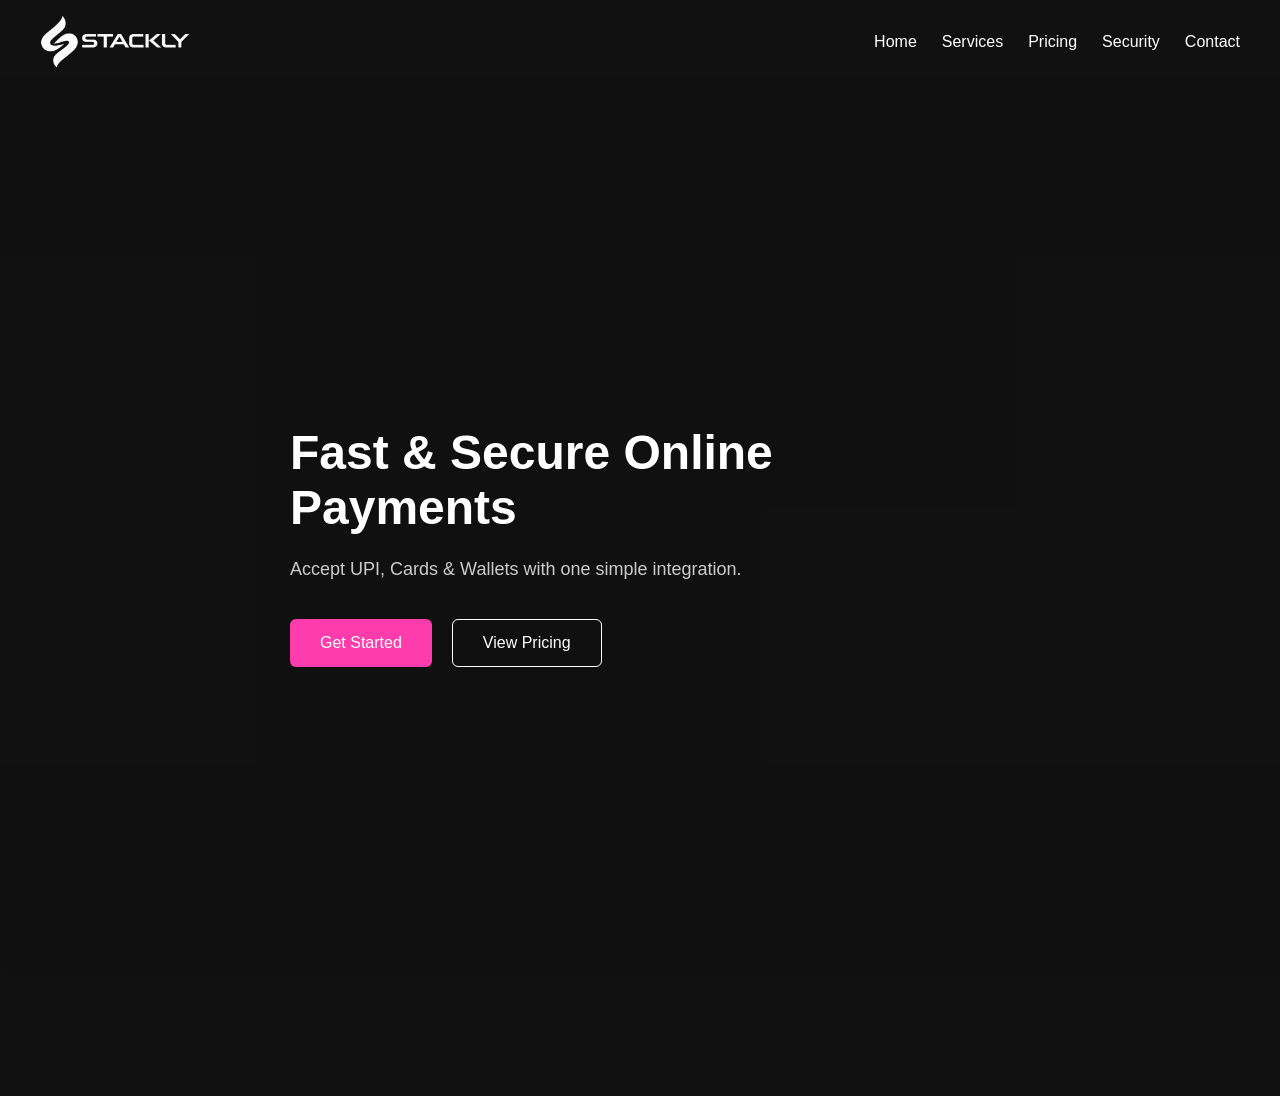
==== index.html @ bf6622c0 "Add files via upload" ====
<!DOCTYPE html>
<html lang="en">
<head>
    <meta charset="UTF-8">
    <meta name="viewport" content="width=device-width, initial-scale=1.0">
    <title>Document</title>
    <link rel="stylesheet" href="./style.css">
</head>
<body>

<nav>
  <img src="./logo 2.png" alt="Logo" class="logo">

  <!-- Hamburger -->
  <div class="hamburger" id="hamburger">☰</div>

  <ul id="nav-links">
    <li><a href="#">Home</a></li>
    <li><a href="#">Services</a></li>
    <li><a href="#">Pricing</a></li>
    <li><a href="#">Security</a></li>
    <li><a href="#">Contact</a></li>
  </ul>
</nav>





<section class="hero sec fade">
  <!-- Background Video -->
  <video class="hero-video" autoplay muted loop playsinline>
    <source src="./herovc.mp4" type="video/mp4">
    Your browser does not support the video tag.
  </video>

  <!-- Overlay -->
  <div class="overlay"></div>

  <!-- Content -->
  <div class="hero-content">
    <h1>Fast & Secure Online Payments</h1>
    <p>Accept UPI, Cards & Wallets with one simple integration.</p>

    <div class="hero-buttons">
      <button class="btn primary">Get Started</button>
      <button class="btn secondary">View Pricing</button>
    </div>
  </div>
</section>




  <script src="./script.js"></script>
</body>
</html>
---- style.css ----
body{
  background:#111;
  font-family:Arial;
  margin:0;
}

/* NAVBAR */
nav{
  display:flex;
  justify-content:space-between;
  align-items:center;
  padding:15px 40px;
}

/* LOGO */
.logo{
  width:150px;
  height:auto;
}

/* NAV LINKS */
nav ul{
  list-style:none;
  display:flex;
  gap:25px;
  margin:0;
  padding:0;
}

nav ul li a{
  color:white;
  text-decoration:none;
  font-size:16px;
}

/* HAMBURGER */
.hamburger{
  display:none;
  font-size:32px;
  color:white;
  cursor:pointer;
}

/* =========================
   MOBILE VIEW
========================= */
@media (max-width: 768px){
  .hamburger{
    display:block;
  }

  nav ul{
    position:absolute;
    top:70px;
    left:0;
    width:100%;
    background:#111;
    flex-direction:column;
    align-items:center;
    display:none;
  }

  nav ul.active{
    display:flex;
  }

  nav ul li{
    padding:15px 0;
  }
}











.sec{
  /* width: 85%; */
  height: 150px;
  margin: 120px auto;
  background: linear-gradient(45deg,#ff3cac,#784ba0,#2b86c5);
  color:white;
  display:flex;
  justify-content:center;
  align-items:center;
  font-size:22px;
  border-radius:10px;

  opacity:0;
  transition:0.8s ease;
}

/* ===== ANIMATION TYPES ===== */

/* Fade */
.fade{
  transform: translateY(60px);
}

/* Left */
.left{
  transform: translateX(-200px);
}

/* Right */
.right{
  transform: translateX(200px);
}

/* Zoom */
.zoom{
  transform: scale(0.5);
}

/* Rotate */
.rotate{
  transform: rotate(-90deg) scale(0.5);
}

/* WHEN VISIBLE */
.sec.show{
  opacity:1;
  transform: translate(0) scale(1) rotate(0);
}












/* =========================
   HERO SECTION (BASE)
========================= */
.hero{
  position: relative;
  min-height: 100vh;
  overflow: hidden;

  display: flex;
  justify-content: center;
  align-items: center;

  padding: 0 80px;
  background: #111;

 margin-top:-7px;
}

/* =========================
   BACKGROUND VIDEO
========================= */
.hero-video{
  position: absolute;
  top: 0;
  left: 0;

  width: 100%;
  height: 100%;
  object-fit: cover;

  z-index: -2;
}

/* =========================
   DARK OVERLAY
========================= */
.overlay{
  position: absolute;
  top: 0;
  left: 0;

  width: 100%;
  height: 100%;

  background: rgba(17, 17, 17, 0.75);
  z-index: -1;
}

/* =========================
   HERO CONTENT
========================= */
.hero-content{
  position: relative;
  max-width: 700px;
  color: #fff;
}

.hero-content h1{
  font-size: 48px;
  margin-bottom: 20px;
}

.hero-content p{
  font-size: 18px;
  color: #ccc;
  margin-bottom: 35px;
  line-height: 1.6;
}

/* =========================
   BUTTONS
========================= */
.hero-buttons{
  display: flex;
  gap: 20px;
}

.btn{
  padding: 14px 30px;
  font-size: 16px;
  border-radius: 6px;
  cursor: pointer;
  border: none;
}

.btn.primary{
  background: #ff3cac;
  color: #fff;
}

.btn.secondary{
  background: transparent;
  color: #fff;
  border: 1px solid #fff;
}

/* =========================
   MOBILE (≤768px)
========================= */
@media (max-width: 768px){

  .hero{
    padding: 0 20px;
    text-align: center;
  }

  .hero-content{
    text-align: center;
  }

  .hero-content h1{
    font-size: 32px;
  }

  .hero-content p{
    font-size: 16px;
  }

  .hero-buttons{
    flex-direction: column;
    gap: 15px;
  }

  .btn{
    width: 100%;
  }
}
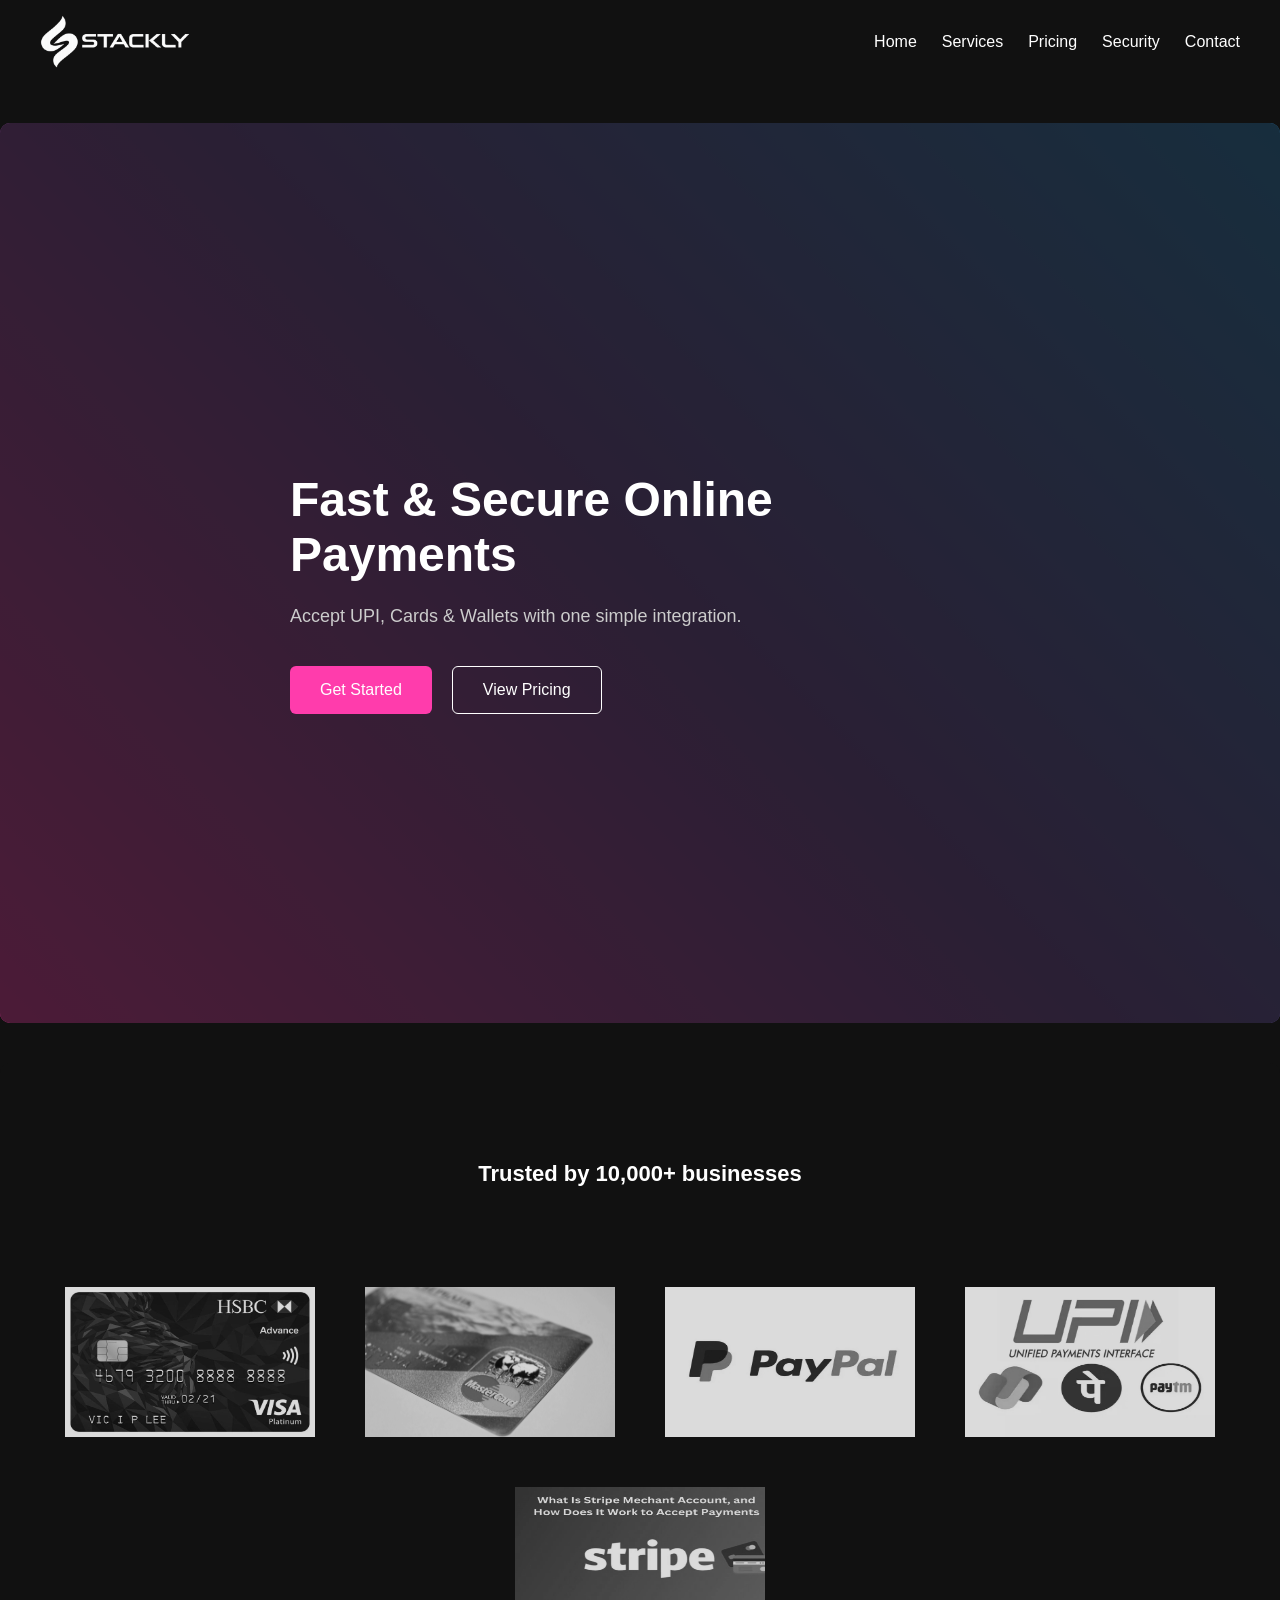
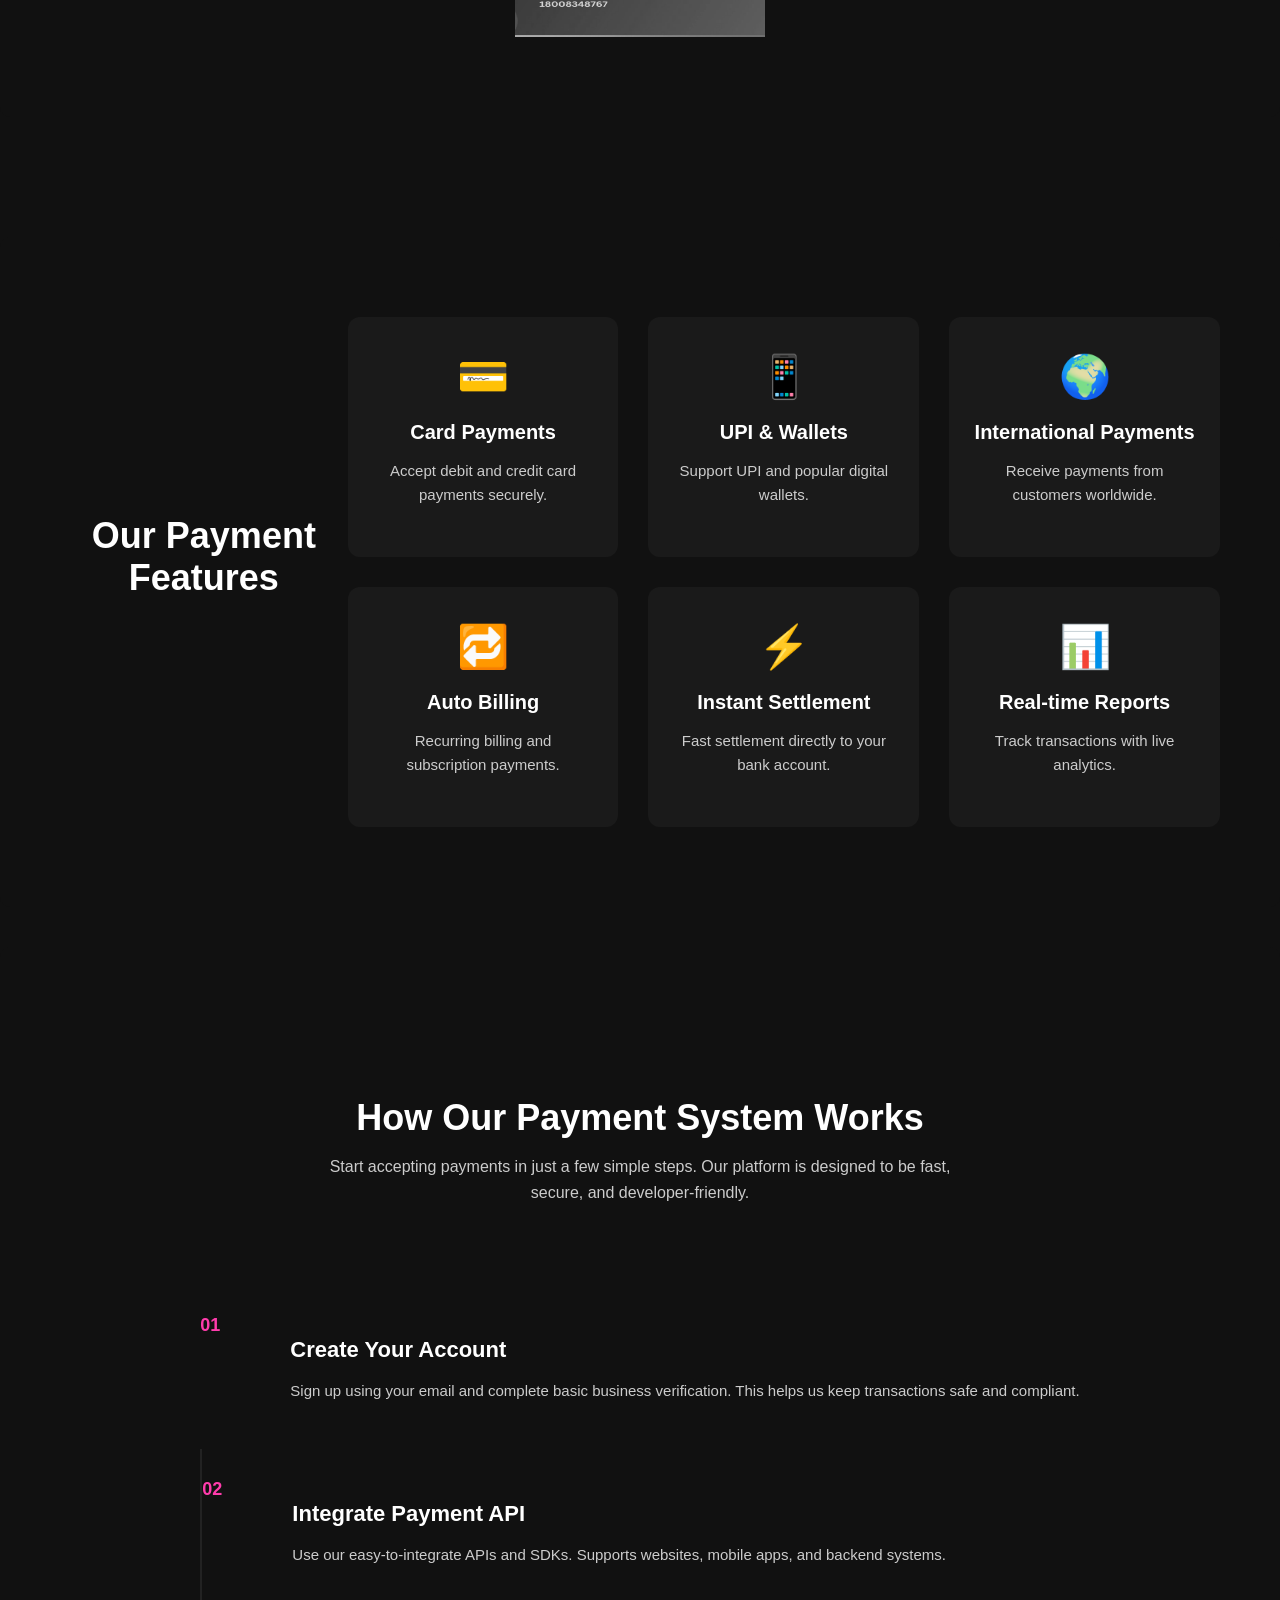
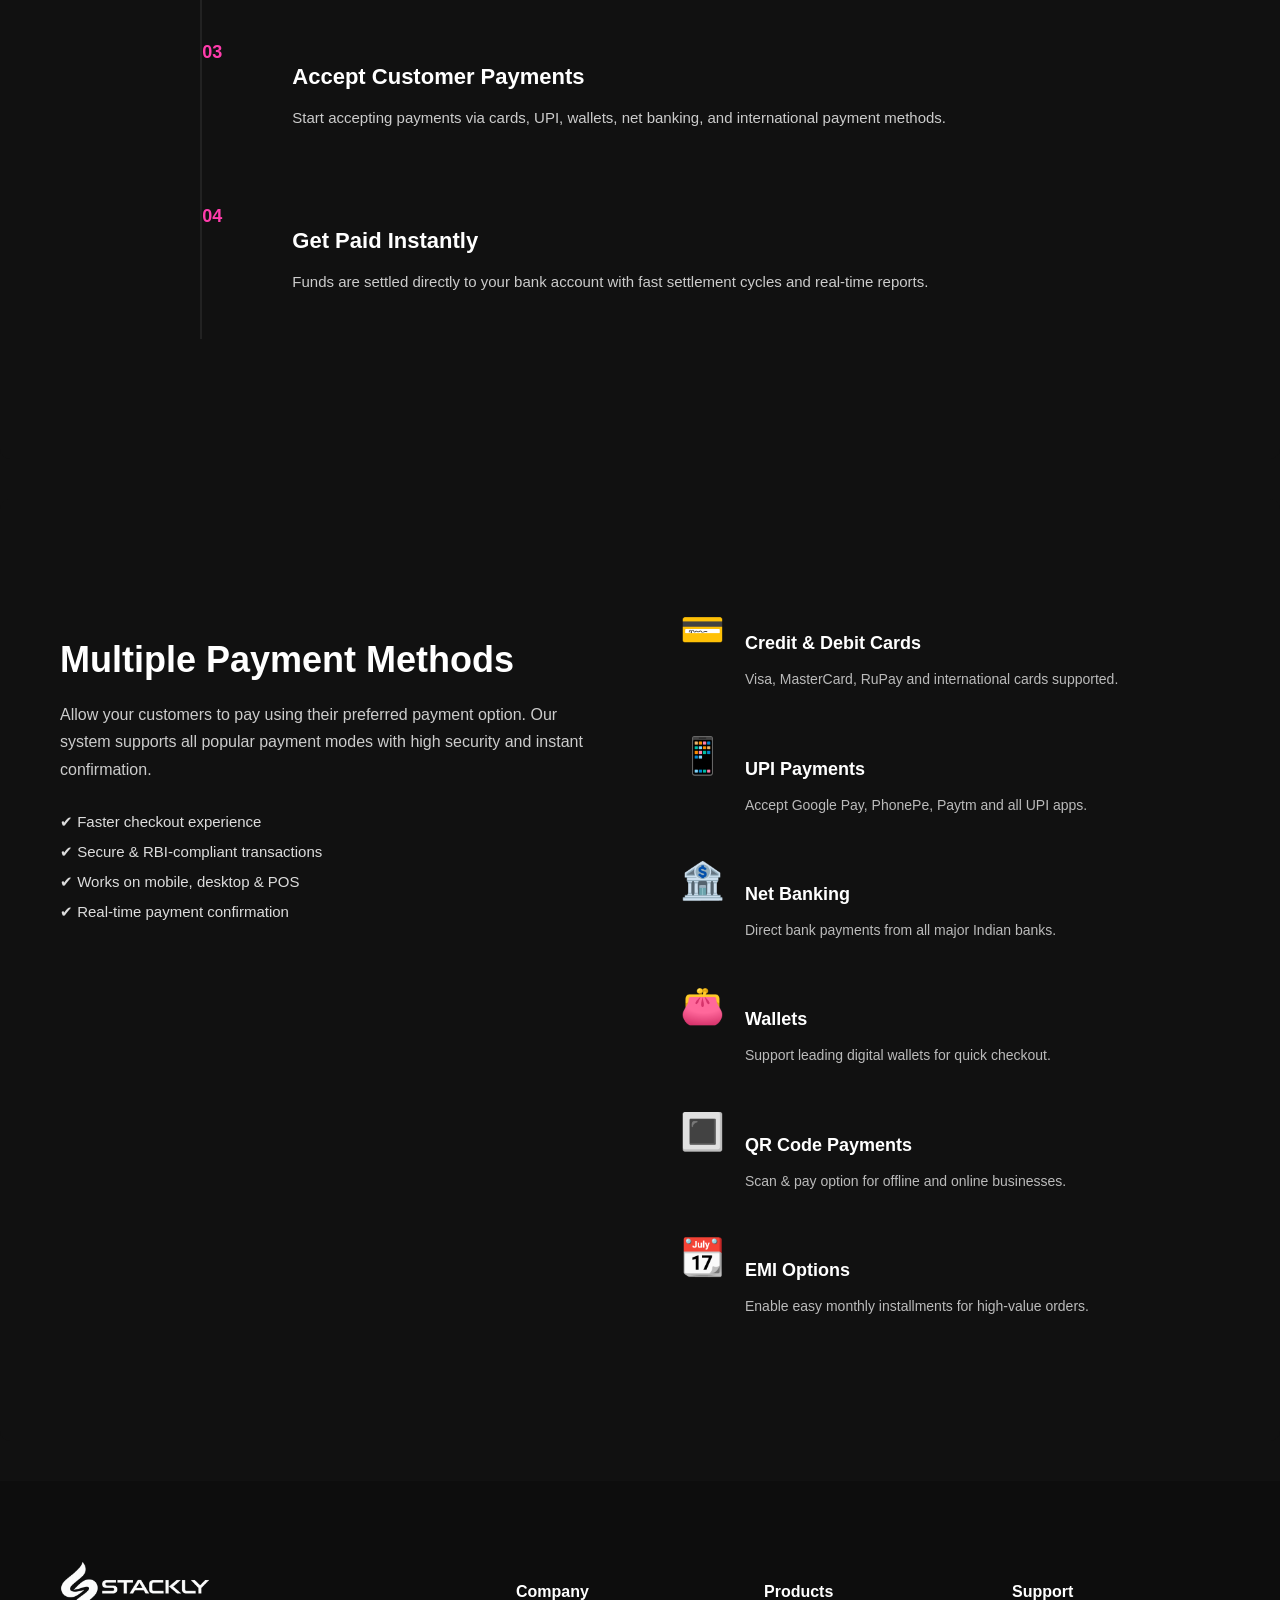
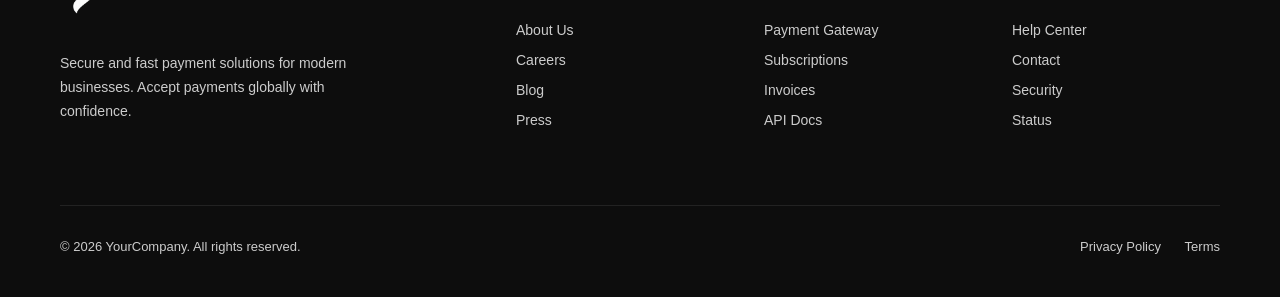
==== commit 5b62198a: "Add files via upload" ====
--- a/index.html
+++ b/index.html
@@ -52,6 +52,312 @@
 
 
 
+
+<section class="trusted sec left">
+  <h1 class="trusted-text">Trusted by 10,000+ businesses</h1>
+
+  <div class="partners">
+    <img src="./visa.webp" alt="Visa">
+    <img src="./mastercard.webp" alt="MasterCard">
+    <img src="./paypal.webp" alt="PayPal">
+    <img src="./upi.webp" alt="UPI">
+    <img src="./stripe.webp" alt="Stripe">
+  </div>
+</section>
+
+
+
+
+
+<section class="features sec right">
+  <h2 class="features-title">Our Payment Features</h2>
+
+  <div class="features-grid">
+
+    <div class="feature-card">
+      <span>💳</span>
+      <h3>Card Payments</h3>
+      <p>Accept debit and credit card payments securely.</p>
+    </div>
+
+    <div class="feature-card">
+      <span>📱</span>
+      <h3>UPI & Wallets</h3>
+      <p>Support UPI and popular digital wallets.</p>
+    </div>
+
+    <div class="feature-card">
+      <span>🌍</span>
+      <h3>International Payments</h3>
+      <p>Receive payments from customers worldwide.</p>
+    </div>
+
+    <div class="feature-card">
+      <span>🔁</span>
+      <h3>Auto Billing</h3>
+      <p>Recurring billing and subscription payments.</p>
+    </div>
+
+    <div class="feature-card">
+      <span>⚡</span>
+      <h3>Instant Settlement</h3>
+      <p>Fast settlement directly to your bank account.</p>
+    </div>
+
+    <div class="feature-card">
+      <span>📊</span>
+      <h3>Real-time Reports</h3>
+      <p>Track transactions with live analytics.</p>
+    </div>
+
+  </div>  
+</section>
+
+
+
+
+
+
+
+
+
+
+<section class="how-it-works sec zoom">
+
+  <h2 class="how-title">How Our Payment System Works</h2>
+  <p class="how-subtitle">
+    Start accepting payments in just a few simple steps.
+    Our platform is designed to be fast, secure, and developer-friendly.
+  </p>
+
+  <ol class="how-steps">
+
+    <li class="how-step">
+      <span class="step-number">01</span>
+      <div class="step-content">
+        <h3>Create Your Account</h3>
+        <p>
+          Sign up using your email and complete basic business verification.
+          This helps us keep transactions safe and compliant.
+        </p>
+      </div>
+    </li>
+
+    <li class="how-step">
+      <span class="step-number">02</span>
+      <div class="step-content">
+        <h3>Integrate Payment API</h3>
+        <p>
+          Use our easy-to-integrate APIs and SDKs.
+          Supports websites, mobile apps, and backend systems.
+        </p>
+      </div>
+    </li>
+
+    <li class="how-step">
+      <span class="step-number">03</span>
+      <div class="step-content">
+        <h3>Accept Customer Payments</h3>
+        <p>
+          Start accepting payments via cards, UPI, wallets, net banking,
+          and international payment methods.
+        </p>
+      </div>
+    </li>
+
+    <li class="how-step">
+      <span class="step-number">04</span>
+      <div class="step-content">
+        <h3>Get Paid Instantly</h3>
+        <p>
+          Funds are settled directly to your bank account with fast
+          settlement cycles and real-time reports.
+        </p>
+      </div>
+    </li>
+
+  </ol>
+
+</section>
+
+
+
+
+
+
+
+
+
+
+
+
+<section class="payment-methods sec rotate">
+  <div class="payment-wrapper">
+
+    <!-- LEFT CONTENT -->
+    <div class="payment-info">
+      <h2>Multiple Payment Methods</h2>
+
+      <p>
+        Allow your customers to pay using their preferred payment option.
+        Our system supports all popular payment modes with high security
+        and instant confirmation.
+      </p>
+
+      <ul class="payment-points">
+        <li>✔ Faster checkout experience</li>
+        <li>✔ Secure & RBI-compliant transactions</li>
+        <li>✔ Works on mobile, desktop & POS</li>
+        <li>✔ Real-time payment confirmation</li>
+      </ul>
+    </div>
+
+    <!-- RIGHT LIST -->
+    <div class="payment-list">
+
+      <div class="payment-item">
+        <span class="icon">💳</span>
+        <div>
+          <h4>Credit & Debit Cards</h4>
+          <p>Visa, MasterCard, RuPay and international cards supported.</p>
+        </div>
+      </div>
+
+      <div class="payment-item">
+        <span class="icon">📱</span>
+        <div>
+          <h4>UPI Payments</h4>
+          <p>Accept Google Pay, PhonePe, Paytm and all UPI apps.</p>
+        </div>
+      </div>
+
+      <div class="payment-item">
+        <span class="icon">🏦</span>
+        <div>
+          <h4>Net Banking</h4>
+          <p>Direct bank payments from all major Indian banks.</p>
+        </div>
+      </div>
+
+      <div class="payment-item">
+        <span class="icon">👛</span>
+        <div>
+          <h4>Wallets</h4>
+          <p>Support leading digital wallets for quick checkout.</p>
+        </div>
+      </div>
+
+      <div class="payment-item">
+        <span class="icon">🔳</span>
+        <div>
+          <h4>QR Code Payments</h4>
+          <p>Scan & pay option for offline and online businesses.</p>
+        </div>
+      </div>
+
+      <div class="payment-item">
+        <span class="icon">📆</span>
+        <div>
+          <h4>EMI Options</h4>
+          <p>Enable easy monthly installments for high-value orders.</p>
+        </div>
+      </div>
+
+    </div>
+
+  </div>
+</section>
+
+
+
+
+
+
+
+
+
+
+
+
+
+
+
+
+
+
+
+
+
+
+
+
+
+<!-- =========================
+     FOOTER
+========================= -->
+<footer class="footer">
+
+  <div class="footer-container">
+
+    <!-- BRAND -->
+    <div class="footer-brand">
+      <img src="./logo 2.png" alt="Logo" class="footer-logo">
+      <p>
+        Secure and fast payment solutions for modern businesses.
+        Accept payments globally with confidence.
+      </p>
+    </div>
+
+    <!-- COMPANY -->
+    <div class="footer-col">
+      <h4>Company</h4>
+      <ul>
+        <li><a href="#">About Us</a></li>
+        <li><a href="#">Careers</a></li>
+        <li><a href="#">Blog</a></li>
+        <li><a href="#">Press</a></li>
+      </ul>
+    </div>
+
+    <!-- PRODUCTS -->
+    <div class="footer-col">
+      <h4>Products</h4>
+      <ul>
+        <li><a href="#">Payment Gateway</a></li>
+        <li><a href="#">Subscriptions</a></li>
+        <li><a href="#">Invoices</a></li>
+        <li><a href="#">API Docs</a></li>
+      </ul>
+    </div>
+
+    <!-- SUPPORT -->
+    <div class="footer-col">
+      <h4>Support</h4>
+      <ul>
+        <li><a href="#">Help Center</a></li>
+        <li><a href="#">Contact</a></li>
+        <li><a href="#">Security</a></li>
+        <li><a href="#">Status</a></li>
+      </ul>
+    </div>
+
+  </div>
+
+  <!-- BOTTOM -->
+  <div class="footer-bottom">
+    <p>© 2026 YourCompany. All rights reserved.</p>
+    <div class="footer-links">
+      <a href="#">Privacy Policy</a>
+      <a href="#">Terms</a>
+    </div>
+  </div>
+
+</footer>
+
+
+
+
+
   <script src="./script.js"></script>
 </body>
 </html>
--- a/style.css
+++ b/style.css
@@ -1,25 +1,42 @@
+/* =========================
+   GLOBAL
+========================= */
+*{
+  box-sizing: border-box;
+}
 
 body{
   background:#111;
-  font-family:Arial;
+  font-family:Arial, sans-serif;
   margin:0;
-}
-
-/* NAVBAR */
+  overflow-x:hidden;
+}
+
+section{
+  position: relative;
+  z-index: 2;
+}
+
+/* =========================
+   NAVBAR
+========================= */
 nav{
+  position: sticky;
+  top: 0;
+  z-index: 9999;
+  background: #111;
+
   display:flex;
   justify-content:space-between;
   align-items:center;
   padding:15px 40px;
 }
 
-/* LOGO */
 .logo{
   width:150px;
   height:auto;
 }
 
-/* NAV LINKS */
 nav ul{
   list-style:none;
   display:flex;
@@ -34,7 +51,6 @@
   font-size:16px;
 }
 
-/* HAMBURGER */
 .hamburger{
   display:none;
   font-size:32px;
@@ -43,7 +59,7 @@
 }
 
 /* =========================
-   MOBILE VIEW
+   MOBILE NAV
 ========================= */
 @media (max-width: 768px){
   .hamburger{
@@ -80,12 +96,127 @@
 
 
 
+
+/* =========================
+   HERO SECTION
+========================= */
+.hero{
+  position: relative;
+  min-height: 100vh;
+  overflow: hidden;
+
+  display: flex;
+  justify-content: center;
+  align-items: center;
+
+  padding: 0 80px;
+  background: #111;
+}
+
+.hero-video{
+  position:absolute;
+  top:0;
+  left:0;
+  width:100%;
+  height:100%;
+  object-fit:cover;
+  z-index:-2;
+}
+
+.overlay{
+  position:absolute;
+  top:0;
+  left:0;
+  width:100%;
+  height:100%;
+  background:rgba(17,17,17,0.75);
+  z-index:-1;
+}
+
+.hero-content{
+  max-width:700px;
+  color:#fff;
+}
+
+.hero-content h1{
+  font-size:48px;
+  margin-bottom:20px;
+}
+
+.hero-content p{
+  font-size:18px;
+  color:#ccc;
+  margin-bottom:35px;
+  line-height:1.6;
+}
+
+.hero-buttons{
+  display:flex;
+  gap:20px;
+}
+
+.btn{
+  padding:14px 30px;
+  font-size:16px;
+  border-radius:6px;
+  cursor:pointer;
+  border:none;
+}
+
+.btn.primary{
+  background:#ff3cac;
+  color:#fff;
+}
+
+.btn.secondary{
+  background:transparent;
+  color:#fff;
+  border:1px solid #fff;
+}
+
+/* HERO MOBILE */
+@media (max-width:768px){
+  .hero{
+    padding:0 20px;
+    text-align:center;
+  }
+
+  .hero-content h1{
+    font-size:32px;
+  }
+
+  .hero-content p{
+    font-size:16px;
+  }
+
+  .hero-buttons{
+    flex-direction:column;
+  }
+
+  .btn{
+    width:100%;
+  }
+}
+
+
+
+
+
+
+
+
+
+
+
+/* =========================
+   SCROLL ANIMATION SECTIONS
+========================= */
 .sec{
-  /* width: 85%; */
-  height: 150px;
-  margin: 120px auto;
+  /* height:150px; */
+  margin:40px auto;
   background: linear-gradient(45deg,#ff3cac,#784ba0,#2b86c5);
   color:white;
+
   display:flex;
   justify-content:center;
   align-items:center;
@@ -93,188 +224,537 @@
   border-radius:10px;
 
   opacity:0;
+  transform: translateY(60px);
   transition:0.8s ease;
 }
 
-/* ===== ANIMATION TYPES ===== */
-
-/* Fade */
-.fade{
-  transform: translateY(60px);
-}
-
-/* Left */
-.left{
-  transform: translateX(-200px);
-}
-
-/* Right */
-.right{
-  transform: translateX(200px);
-}
-
-/* Zoom */
-.zoom{
-  transform: scale(0.5);
-}
-
-/* Rotate */
-.rotate{
-  transform: rotate(-90deg) scale(0.5);
-}
-
-/* WHEN VISIBLE */
 .sec.show{
   opacity:1;
-  transform: translate(0) scale(1) rotate(0);
-}
-
-
-
-
-
-
-
-
-
-
-
-
-/* =========================
-   HERO SECTION (BASE)
-========================= */
-.hero{
-  position: relative;
-  min-height: 100vh;
-  overflow: hidden;
-
+  transform: translateY(0);
+}
+
+
+
+
+
+
+
+
+
+
+
+/* =========================
+   TRUSTED SECTION
+========================= */
+.trusted{
+  background:#111;
+  padding:80px 30px;
+  text-align:center;
+  margin-bottom:120px;
   display: flex;
-  justify-content: center;
-  align-items: center;
-
-  padding: 0 80px;
+  flex-direction: column;
+}
+
+.trusted-text{
+  color:#fff;
+  font-size:22px;
+  margin-bottom:100px;
+  
+}
+
+.partners{
+  display:flex;
+  justify-content:center;
+  align-items:center;
+  gap:50px;
+  flex-wrap:wrap;
+}
+
+.partners img{
+  height:150px;
+  width: 250px;
+  opacity:0.85;
+  filter:grayscale(100%);
+  transition:0.3s;
+}
+
+.partners img:hover{
+  opacity:1;
+  filter:grayscale(0%);
+}
+
+/* TRUSTED MOBILE */
+@media (max-width:768px){
+  .trusted{
+    padding:80px 20px;
+    display: flex;
+    flex-direction: column;
+    gap: 40px;
+  }
+
+  .trusted-text{
+    font-size:18px;
+  }
+
+  .partners{
+    gap:25px;
+    display: flex;
+    flex-direction: column;
+  }
+
+  .partners img{
+    height:150px;
+    width: 250px;
+  }
+}
+
+
+
+
+
+
+
+
+
+
+
+
+
+/* =========================
+   FEATURES SECTION
+========================= */
+.features{
+  background:#111;
+  padding:80px 60px;
+  text-align:center;
+}
+
+.features-title{
+  color:#fff;
+  font-size:36px;
+  margin-bottom:60px;
+}
+
+.features-grid{
+  display:grid;
+  grid-template-columns:repeat(3,1fr);
+  gap:30px;
+}
+
+.feature-card{
+  background:#1a1a1a;
+  padding:35px 25px;
+  border-radius:12px;
+  color:#fff;
+  transition:0.3s;
+}
+
+.feature-card:hover{
+  transform:translateY(-6px);
+  box-shadow:0px 0px 10px 5px rgb(255, 60, 172);
+  border: 2px solid rgb(255, 60, 172);
+}
+
+.feature-card span{
+  font-size:42px;
+  display:block;
+  margin-bottom:20px;
+}
+
+.feature-card h3{
+  font-size:20px;
+  margin-bottom:10px;
+}
+
+.feature-card p{
+  font-size:15px;
+  color:#ccc;
+  line-height:1.6;
+}
+
+/* FEATURES MOBILE */
+@media (max-width:768px){
+  .features{
+    padding:60px 20px;
+    display: flex;
+    flex-direction: column;
+  }
+
+  .features-title{
+    font-size:28px;
+  }
+
+  .features-grid{
+    grid-template-columns:1fr;
+    gap:20px;
+  }
+}
+
+
+
+
+
+
+
+
+
+
+/* =========================
+   HOW IT WORKS SECTION
+========================= */
+.how-it-works{
+  background:#111;
+  padding:120px 60px;
+  color:#fff;
+  text-align:left;
+
+  display: flex;
+  flex-direction: column;
+}
+
+/* TITLE */
+.how-title{
+  font-size:36px;
+  margin-bottom:15px;
+  text-align:center;
+}
+
+.how-subtitle{
+  font-size:16px;
+  color:#ccc;
+  text-align:center;
+  max-width:650px;
+  margin:0 auto 80px;
+  line-height:1.6;
+}
+
+/* STEPS LIST */
+.how-steps{
+  list-style:none;
+  padding:0;
+  max-width:900px;
+  margin:0 auto;
+}
+
+/* SINGLE STEP */
+.how-step{
+  display:flex;
+  gap:30px;
+  padding:30px 0;
+  border-left:2px solid #222;
+  position:relative;
+}
+
+/* NUMBER */
+.step-number{
+  font-size:18px;
+  font-weight:bold;
+  color:#ff3cac;
+  min-width:60px;
+}
+
+/* CONTENT */
+.step-content h3{
+  font-size:22px;
+  margin-bottom:10px;
+}
+
+.step-content p{
+  font-size:15px;
+  color:#ccc;
+  line-height:1.7;
+}
+
+/* REMOVE LINE FOR FIRST STEP */
+.how-step:first-child{
+  border-left:none;
+}
+
+/* =========================
+   MOBILE (≤768px)
+========================= */
+@media (max-width:768px){
+
+  .how-it-works{
+    padding:90px 20px;
+  }
+
+  .how-title{
+    font-size:28px;
+  }
+
+  .how-subtitle{
+    font-size:15px;
+    margin-bottom:50px;
+  }
+
+  .how-step{
+    flex-direction:column;
+    gap:12px;
+    border-left:none;
+    padding:25px 0;
+  }
+
+  .step-number{
+    font-size:16px;
+  }
+
+  .step-content h3{
+    font-size:20px;
+  }
+
+  .step-content p{
+    font-size:14px;
+  }
+}
+
+
+
+
+
+
+
+
+
+
+
+/* =========================
+   PAYMENT METHODS SECTION
+========================= */
+.payment-methods{
   background: #111;
-
- margin-top:-7px;
-}
-
-/* =========================
-   BACKGROUND VIDEO
-========================= */
-.hero-video{
-  position: absolute;
-  top: 0;
-  left: 0;
-
-  width: 100%;
-  height: 100%;
-  object-fit: cover;
-
-  z-index: -2;
-}
-
-/* =========================
-   DARK OVERLAY
-========================= */
-.overlay{
-  position: absolute;
-  top: 0;
-  left: 0;
-
-  width: 100%;
-  height: 100%;
-
-  background: rgba(17, 17, 17, 0.75);
-  z-index: -1;
-}
-
-/* =========================
-   HERO CONTENT
-========================= */
-.hero-content{
-  position: relative;
-  max-width: 700px;
+  padding: 110px 60px;
   color: #fff;
 }
 
-.hero-content h1{
-  font-size: 48px;
+/* WRAPPER */
+.payment-wrapper{
+  display: grid;
+  grid-template-columns: 1fr 1fr;
+  gap: 80px;
+  align-items: flex-start;
+}
+
+/* LEFT CONTENT */
+.payment-info h2{
+  font-size: 36px;
   margin-bottom: 20px;
 }
 
-.hero-content p{
-  font-size: 18px;
+.payment-info p{
   color: #ccc;
-  margin-bottom: 35px;
-  line-height: 1.6;
-}
-
-/* =========================
-   BUTTONS
-========================= */
-.hero-buttons{
+  font-size: 16px;
+  line-height: 1.7;
+  margin-bottom: 30px;
+}
+
+/* POINTS */
+.payment-points{
+  list-style: none;
+  padding: 0;
+}
+
+.payment-points li{
+  margin-bottom: 12px;
+  font-size: 15px;
+  color: #ddd;
+}
+
+/* =========================
+   RIGHT LIST
+========================= */
+.payment-list{
+  display: flex;
+  flex-direction: column;
+  gap: 30px;
+}
+
+/* ITEM */
+.payment-item{
   display: flex;
   gap: 20px;
-}
-
-.btn{
-  padding: 14px 30px;
-  font-size: 16px;
-  border-radius: 6px;
-  cursor: pointer;
-  border: none;
-}
-
-.btn.primary{
-  background: #ff3cac;
-  color: #fff;
-}
-
-.btn.secondary{
-  background: transparent;
-  color: #fff;
-  border: 1px solid #fff;
-}
-
-/* =========================
-   MOBILE (≤768px)
-========================= */
+  align-items: flex-start;
+}
+
+.payment-item .icon{
+  font-size: 36px;
+  min-width: 45px;
+}
+
+/* TEXT */
+.payment-item h4{
+  font-size: 18px;
+  margin-bottom: 6px;
+}
+
+.payment-item p{
+  font-size: 14px;
+  color: #bbb;
+  line-height: 1.6;
+}
 @media (max-width: 768px){
 
-  .hero{
-    padding: 0 20px;
+  .payment-methods{
+    padding: 80px 20px;
+  }
+
+  .payment-wrapper{
+    grid-template-columns: 1fr;
+    gap: 50px;
+  }
+
+  .payment-info h2{
+    font-size: 28px;
     text-align: center;
   }
 
-  .hero-content{
+  .payment-info p{
     text-align: center;
   }
 
-  .hero-content h1{
+  .payment-points{
+    text-align: center;
+  }
+
+  .payment-list{
+    gap: 25px;
+  }
+
+  .payment-item{
+    gap: 15px;
+  }
+
+  .payment-item .icon{
     font-size: 32px;
   }
-
-  .hero-content p{
-    font-size: 16px;
-  }
-
-  .hero-buttons{
-    flex-direction: column;
-    gap: 15px;
-  }
-
-  .btn{
-    width: 100%;
-  }
-}
-
-
-
-
-
-
-
-
-
-
-
+}
+
+
+
+
+
+
+
+
+
+
+
+
+
+
+
+
+
+
+
+
+
+
+
+
+
+
+
+
+
+
+/* =========================
+   FOOTER
+========================= */
+.footer{
+  background:#0d0d0d;
+  color:#ccc;
+  padding:80px 60px 30px;
+}
+
+/* CONTAINER */
+.footer-container{
+  display:grid;
+  grid-template-columns: 2fr 1fr 1fr 1fr;
+  gap:40px;
+  margin-bottom:60px;
+}
+
+/* BRAND */
+.footer-brand p{
+  font-size:14px;
+  line-height:1.7;
+  max-width:320px;
+}
+
+.footer-logo{
+  width:150px;
+  margin-bottom:20px;
+}
+
+/* COLUMNS */
+.footer-col h4{
+  color:#fff;
+  font-size:16px;
+  margin-bottom:20px;
+}
+
+.footer-col ul{
+  list-style:none;
+  padding:0;
+}
+
+.footer-col ul li{
+  margin-bottom:12px;
+}
+
+.footer-col ul li a{
+  color:#ccc;
+  text-decoration:none;
+  font-size:14px;
+  transition:0.3s;
+}
+
+.footer-col ul li a:hover{
+  color:#ff3cac;
+}
+
+/* BOTTOM */
+.footer-bottom{
+  border-top:1px solid #222;
+  padding-top:20px;
+  display:flex;
+  justify-content:space-between;
+  align-items:center;
+  font-size:13px;
+}
+
+.footer-links a{
+  margin-left:20px;
+  color:#ccc;
+  text-decoration:none;
+}
+
+.footer-links a:hover{
+  color:#ff3cac;
+}
+@media (max-width:768px){
+
+  .footer{
+    padding:60px 20px 25px;
+  }
+
+  .footer-container{
+    grid-template-columns:1fr;
+    gap:40px;
+  }
+
+  .footer-brand p{
+    max-width:100%;
+  }
+
+  .footer-bottom{
+    flex-direction:column;
+    gap:10px;
+    text-align:center;
+  }
+
+  .footer-links a{
+    margin:0 10px;
+  }
+}
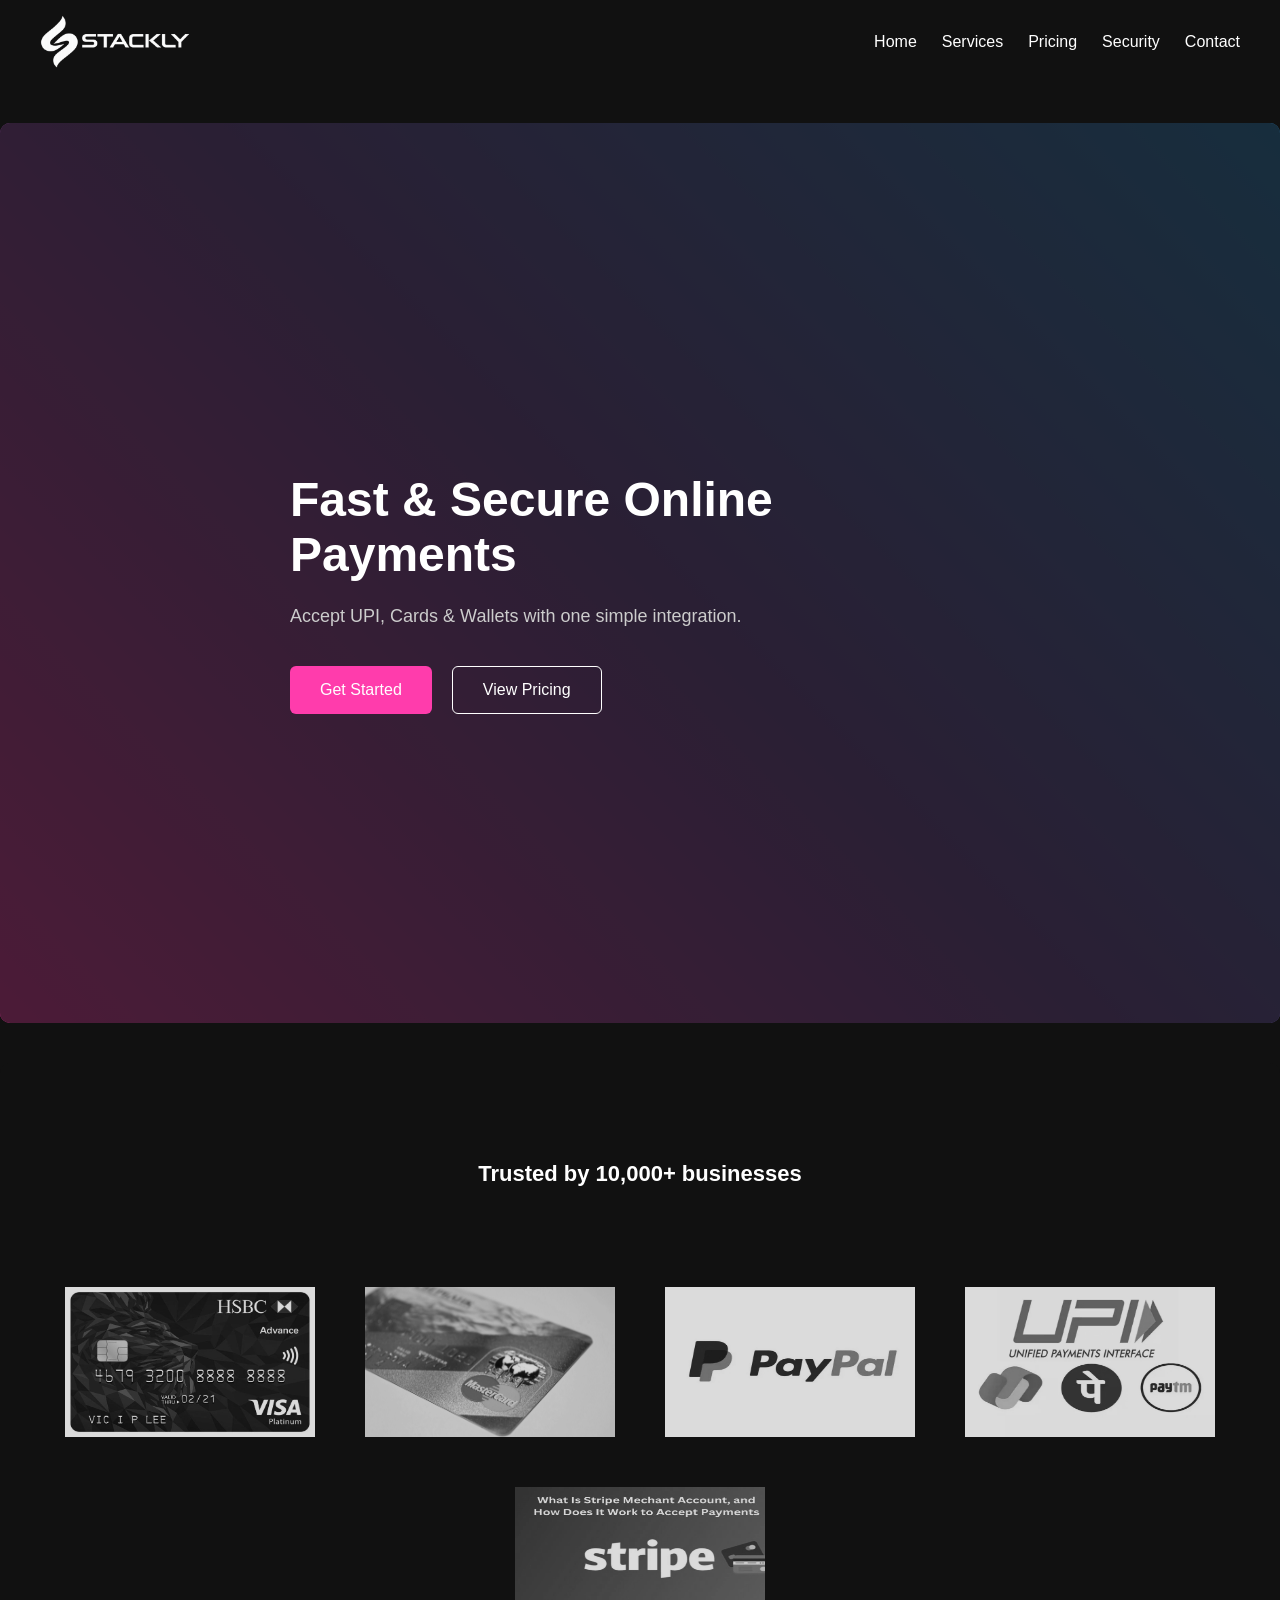
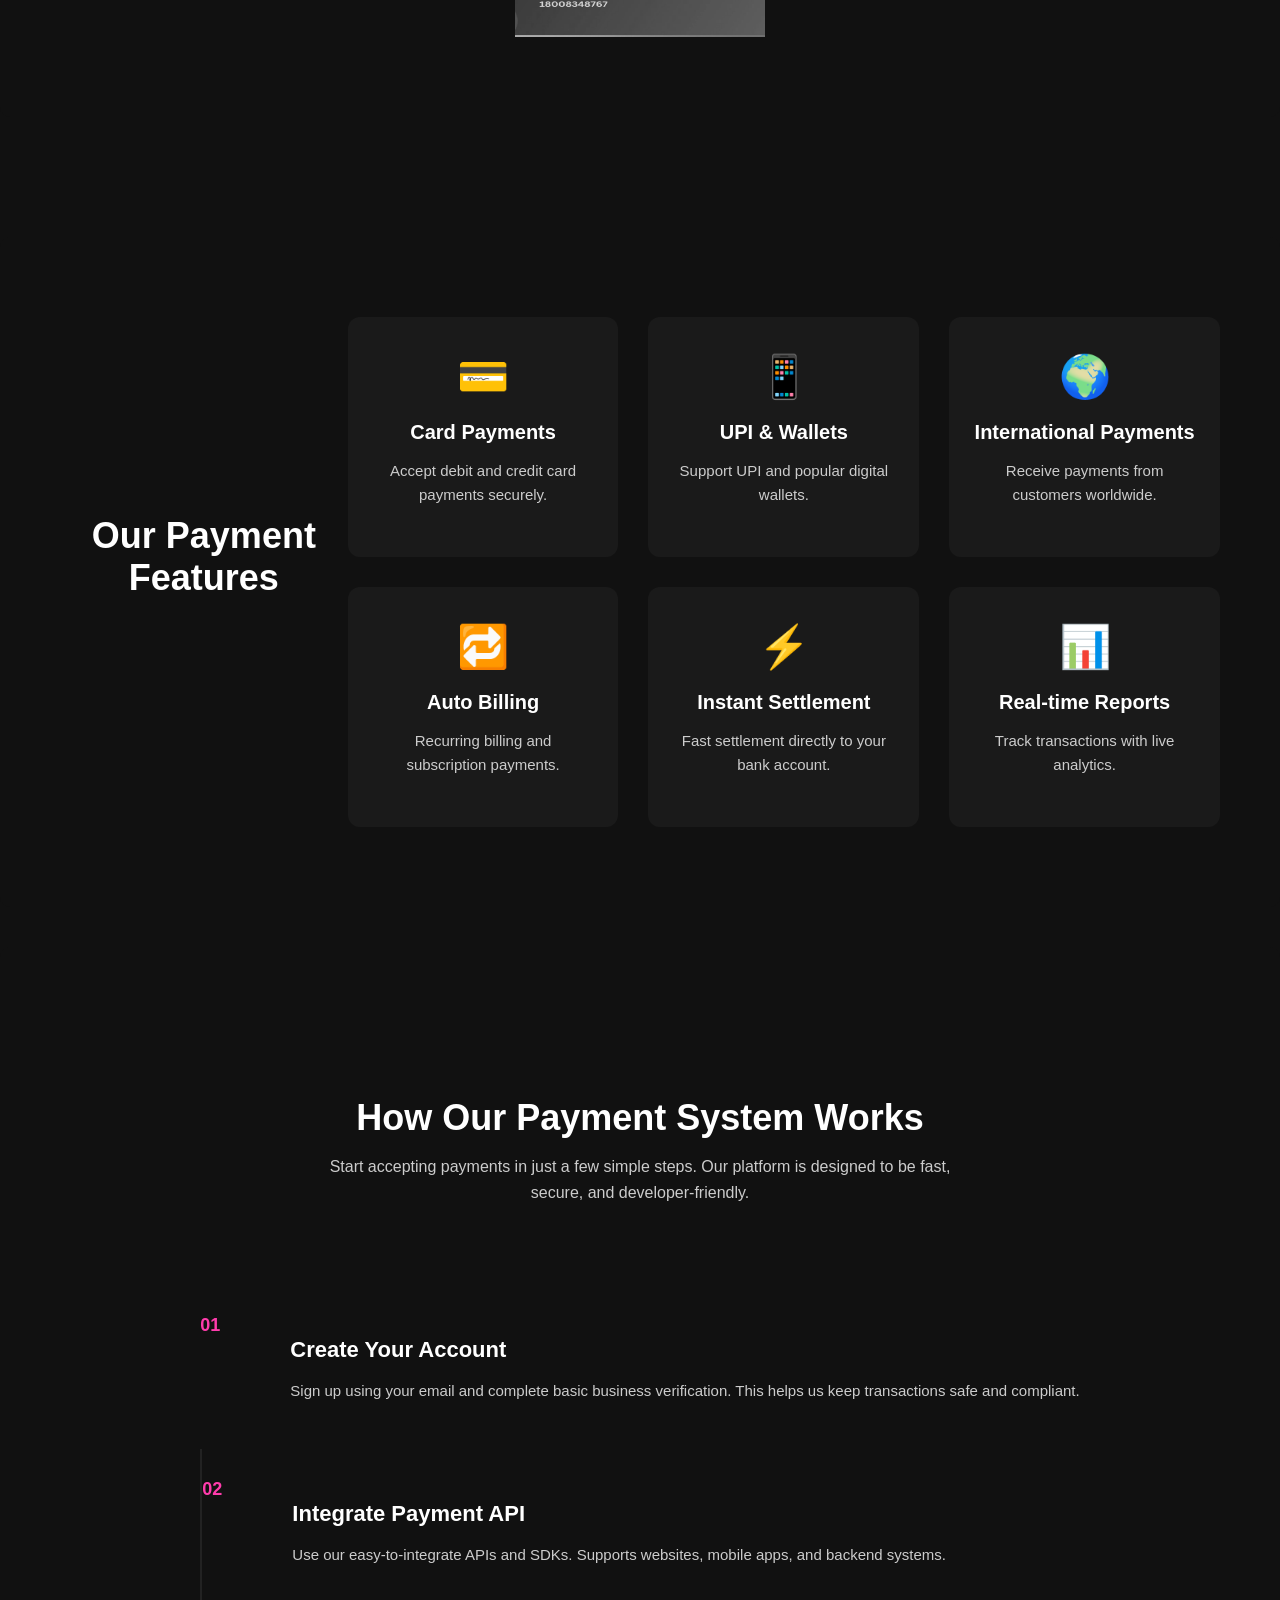
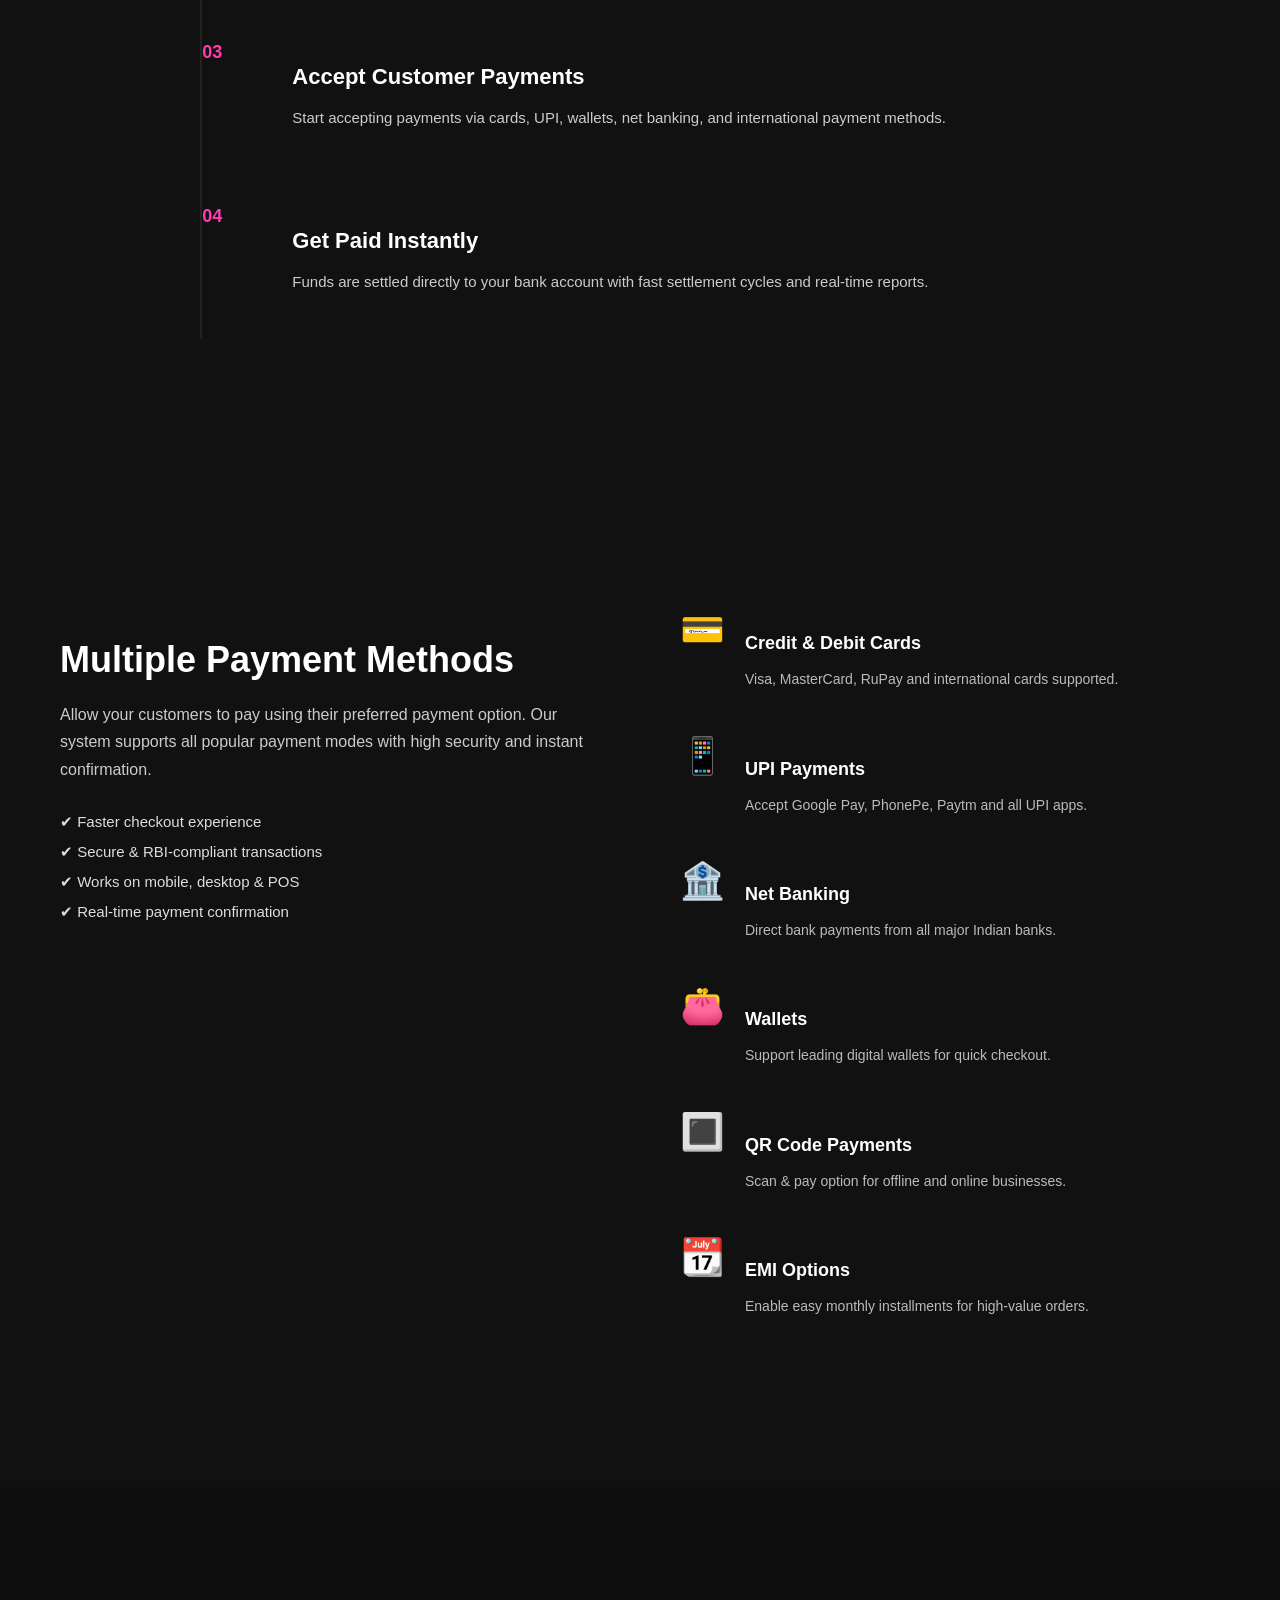
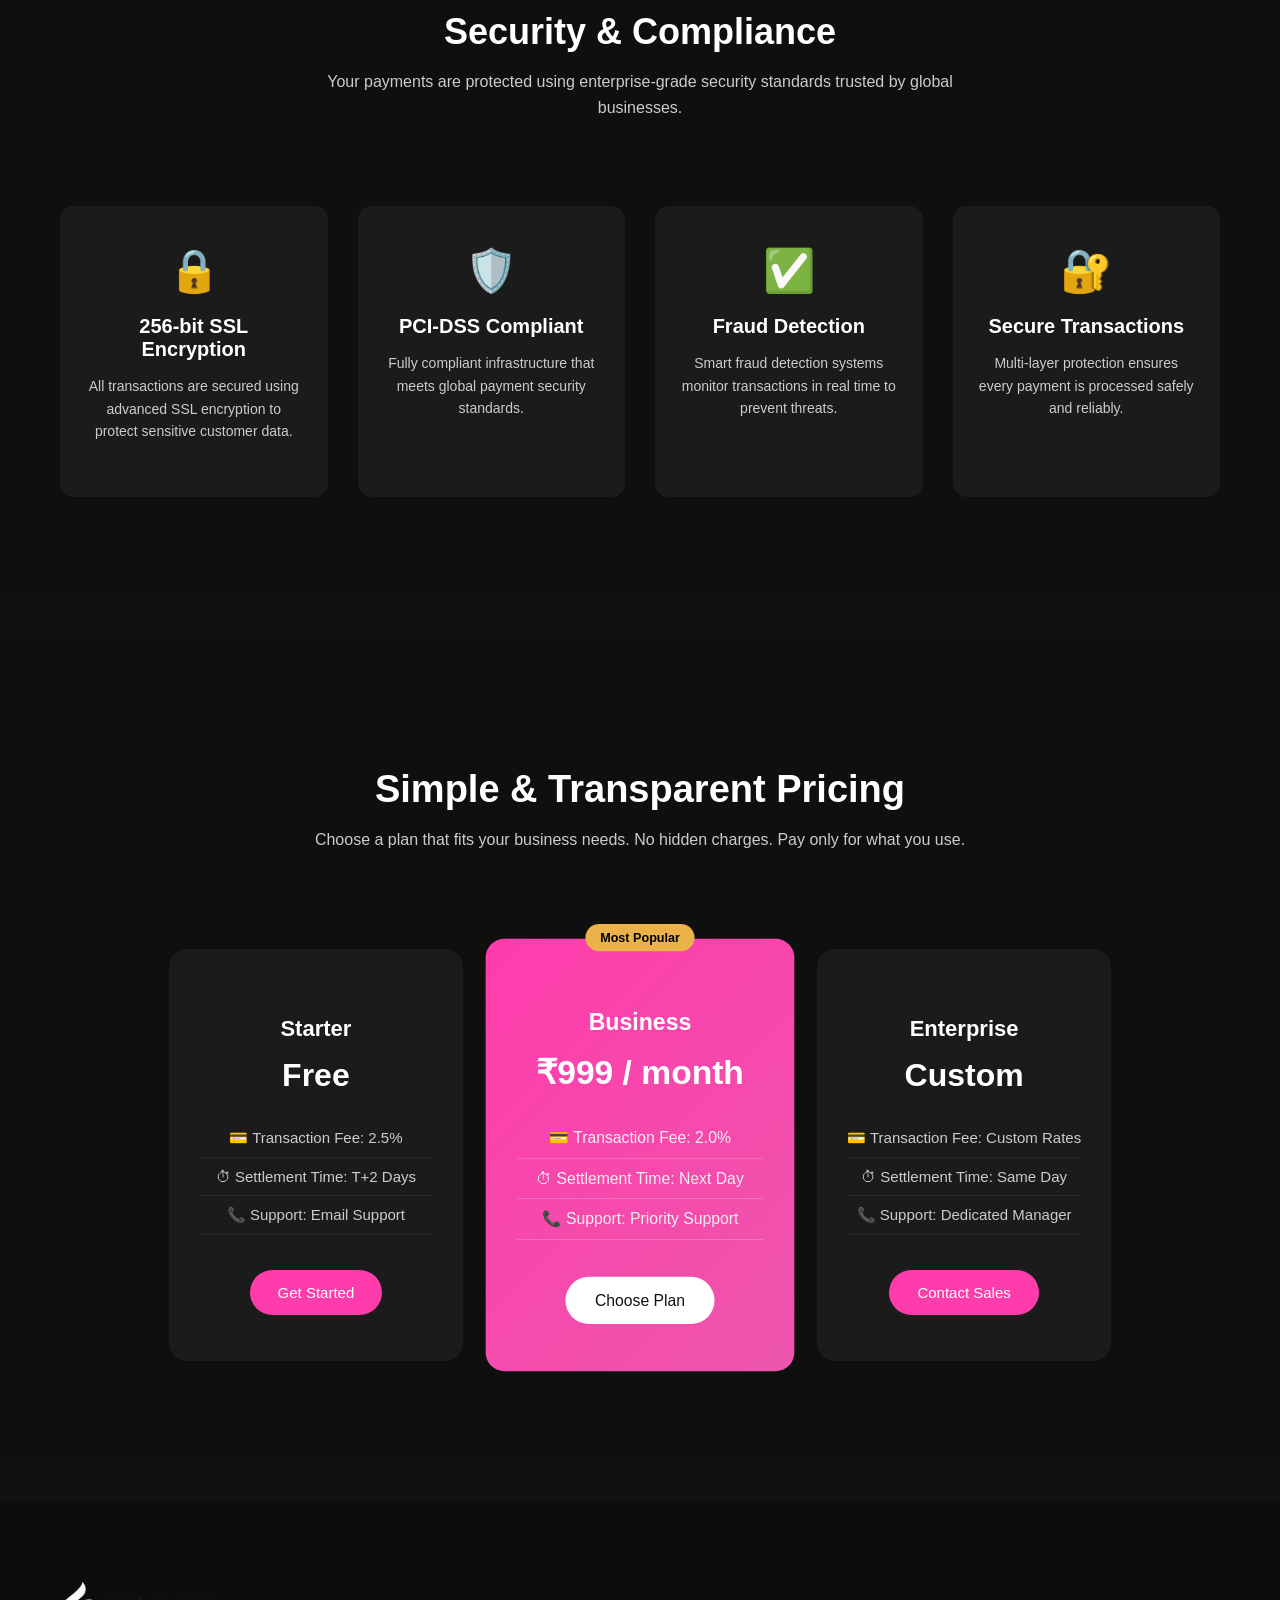
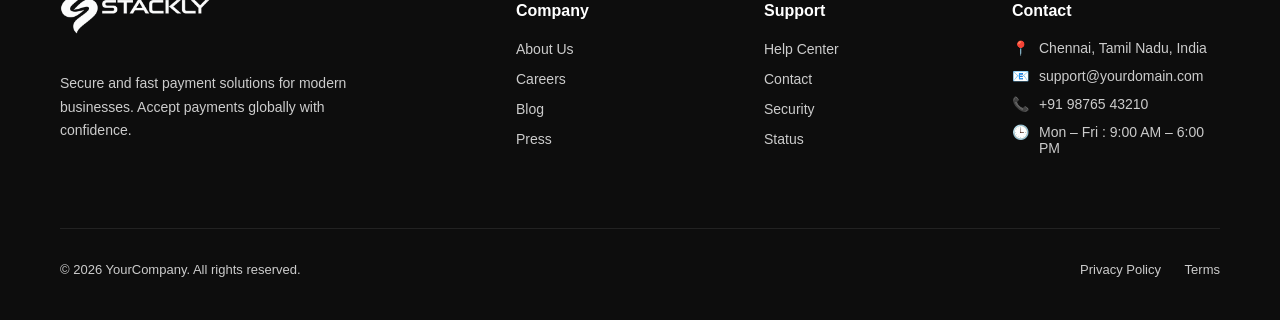
==== commit 0f4fecdc: "Add files via upload" ====
--- a/index.html
+++ b/index.html
@@ -16,10 +16,10 @@
 
   <ul id="nav-links">
     <li><a href="#">Home</a></li>
-    <li><a href="#">Services</a></li>
-    <li><a href="#">Pricing</a></li>
-    <li><a href="#">Security</a></li>
-    <li><a href="#">Contact</a></li>
+    <li><a href="./404.html">Services</a></li>
+    <li><a href="./404.html">Pricing</a></li>
+    <li><a href="./404.html">Security</a></li>
+    <li><a href="./404.html">Contact</a></li>
   </ul>
 </nav>
 
@@ -278,13 +278,120 @@
 
 
 
-
-
-
-
-
-
-
+<section class="security-section sec fade">
+  <div class="security-header">
+    <h2>Security & Compliance</h2>
+    <p>
+      Your payments are protected using enterprise-grade security
+      standards trusted by global businesses.
+    </p>
+  </div>
+
+  <div class="security-cards">
+
+    <div class="security-card">
+      <div class="icon">🔒</div>
+      <h3>256-bit SSL Encryption</h3>
+      <p>
+        All transactions are secured using advanced SSL encryption
+        to protect sensitive customer data.
+      </p>
+    </div>
+
+    <div class="security-card">
+      <div class="icon">🛡️</div>
+      <h3>PCI-DSS Compliant</h3>
+      <p>
+        Fully compliant infrastructure that meets global payment
+        security standards.
+      </p>
+    </div>
+
+    <div class="security-card">
+      <div class="icon">✅</div>
+      <h3>Fraud Detection</h3>
+      <p>
+        Smart fraud detection systems monitor transactions
+        in real time to prevent threats.
+      </p>
+    </div>
+
+    <div class="security-card">
+      <div class="icon">🔐</div>
+      <h3>Secure Transactions</h3>
+      <p>
+        Multi-layer protection ensures every payment
+        is processed safely and reliably.
+      </p>
+    </div>
+
+  </div>
+</section>
+
+
+
+
+
+
+
+
+
+<section class="pricing-section sec fade">
+  <div class="pricing-header">
+    <h2>Simple & Transparent Pricing</h2>
+    <p>
+      Choose a plan that fits your business needs.
+      No hidden charges. Pay only for what you use.
+    </p>
+  </div>
+
+  <div class="pricing-cards">
+
+    <!-- STARTER -->
+    <div class="pricing-card">
+      <h3>Starter</h3>
+      <div class="price">Free</div>
+
+      <ul class="pricing-features">
+        <li>💳 Transaction Fee: 2.5%</li>
+        <li>⏱ Settlement Time: T+2 Days</li>
+        <li>📞 Support: Email Support</li>
+      </ul>
+
+      <button class="pricing-btn">Get Started</button>
+    </div>
+
+    <!-- BUSINESS (HIGHLIGHTED) -->
+    <div class="pricing-card popular">
+      <span class="badge">Most Popular</span>
+      <h3>Business</h3>
+      <div class="price">₹999 / month</div>
+
+      <ul class="pricing-features">
+        <li>💳 Transaction Fee: 2.0%</li>
+        <li>⏱ Settlement Time: Next Day</li>
+        <li>📞 Support: Priority Support</li>
+      </ul>
+
+      <button class="pricing-btn">Choose Plan</button>
+    </div>
+
+    <!-- ENTERPRISE -->
+    <div class="pricing-card">
+      <h3>Enterprise</h3>
+      <div class="price">Custom</div>
+
+      <ul class="pricing-features">
+        <li>💳 Transaction Fee: Custom Rates</li>
+        <li>⏱ Settlement Time: Same Day</li>
+        <li>📞 Support: Dedicated Manager</li>
+      </ul>
+
+      <button class="pricing-btn">Contact Sales</button>
+    </div>
+
+  </div>
+</section>
 
 
 
@@ -312,34 +419,52 @@
     <div class="footer-col">
       <h4>Company</h4>
       <ul>
-        <li><a href="#">About Us</a></li>
-        <li><a href="#">Careers</a></li>
-        <li><a href="#">Blog</a></li>
-        <li><a href="#">Press</a></li>
-      </ul>
-    </div>
-
-    <!-- PRODUCTS -->
-    <div class="footer-col">
-      <h4>Products</h4>
-      <ul>
-        <li><a href="#">Payment Gateway</a></li>
-        <li><a href="#">Subscriptions</a></li>
-        <li><a href="#">Invoices</a></li>
-        <li><a href="#">API Docs</a></li>
-      </ul>
-    </div>
+        <li><a href="./404.html">About Us</a></li>
+        <li><a href="./404.html">Careers</a></li>
+        <li><a href="./404.html">Blog</a></li>
+        <li><a href="./404.html">Press</a></li>
+      </ul>
+    </div>
+
+    
 
     <!-- SUPPORT -->
     <div class="footer-col">
       <h4>Support</h4>
       <ul>
-        <li><a href="#">Help Center</a></li>
-        <li><a href="#">Contact</a></li>
-        <li><a href="#">Security</a></li>
-        <li><a href="#">Status</a></li>
-      </ul>
-    </div>
+        <li><a href="./404.html">Help Center</a></li>
+        <li><a href="./404.html">Contact</a></li>
+        <li><a href="./404.html">Security</a></li>
+        <li><a href="./404.html">Status</a></li>
+      </ul>
+    </div>
+
+
+    <div class="footer-col">
+    <h4>Contact</h4>
+
+    <ul class="contact-list">
+      <li>
+        📍 <span>Chennai, Tamil Nadu, India</span>
+      </li>
+
+      <li>
+        📧 <a href="./404.html">
+          support@yourdomain.com
+        </a>
+      </li>
+
+      <li>
+        📞 <a href="./404.html">
+          +91 98765 43210
+        </a>
+      </li>
+
+      <li>
+        🕒 <span>Mon – Fri : 9:00 AM – 6:00 PM</span>
+      </li>
+    </ul>
+  </div>
 
   </div>
 
@@ -347,8 +472,8 @@
   <div class="footer-bottom">
     <p>© 2026 YourCompany. All rights reserved.</p>
     <div class="footer-links">
-      <a href="#">Privacy Policy</a>
-      <a href="#">Terms</a>
+      <a href="./404.html">Privacy Policy</a>
+      <a href="./404.html">Terms</a>
     </div>
   </div>
 
--- a/style.css
+++ b/style.css
@@ -639,10 +639,256 @@
 
 
 
-
-
-
-
+/* ============================
+   SECURITY & COMPLIANCE
+============================ */
+.security-section{
+  padding:100px 60px;
+  background:#0f0f0f;
+  color:#ffffff;
+  text-align:center;
+
+  flex-direction: column;
+}
+
+/* HEADER */
+.security-header{
+  max-width:700px;
+  margin:0 auto 70px;
+}
+
+.security-header h2{
+  font-size:36px;
+  margin-bottom:15px;
+}
+
+.security-header p{
+  font-size:16px;
+  color:#cccccc;
+  line-height:1.6;
+}
+
+/* CARD GRID */
+.security-cards{
+  display:grid;
+  grid-template-columns: repeat(4, 1fr);
+  gap:30px;
+}
+
+/* CARD */
+.security-card{
+  background:#1b1b1b;
+  padding:40px 25px;
+  border-radius:14px;
+  transition:0.3s ease;
+}
+
+.security-card .icon{
+  font-size:42px;
+  margin-bottom:20px;
+}
+
+.security-card h3{
+  font-size:20px;
+  margin-bottom:12px;
+}
+
+.security-card p{
+  font-size:14px;
+  color:#cccccc;
+  line-height:1.6;
+}
+
+/* HOVER EFFECT */
+.security-card:hover{
+  transform: translateY(-8px);
+  box-shadow:0 20px 40px rgba(0,0,0,0.4);
+}
+@media (max-width:768px){
+
+  .security-section{
+    padding:80px 20px;
+  }
+
+  .security-header h2{
+    font-size:28px;
+  }
+
+  .security-header p{
+    font-size:15px;
+  }
+
+  .security-cards{
+    grid-template-columns:1fr;
+    gap:20px;
+  }
+
+  .security-card{
+    padding:35px 20px;
+  }
+
+  .security-card .icon{
+    font-size:36px;
+  }
+}
+
+
+
+
+
+
+
+
+
+
+
+/* =========================
+   PRICING SECTION
+========================= */
+.pricing-section{
+  padding:100px 60px;
+  background:#0f0f0f;
+  color:#ffffff;
+  text-align:center;
+
+  flex-direction: column;
+}
+
+/* HEADER */
+.pricing-header{
+  max-width:750px;
+  margin:0 auto 80px;
+}
+
+.pricing-header h2{
+  font-size:38px;
+  margin-bottom:15px;
+}
+
+.pricing-header p{
+  font-size:16px;
+  color:#cccccc;
+  line-height:1.6;
+}
+
+/* CARD WRAPPER */
+.pricing-cards{
+  display:grid;
+  grid-template-columns: repeat(3, 1fr);
+  gap:30px;
+}
+
+/* CARD */
+.pricing-card{
+  background:#1b1b1b;
+  padding:45px 30px;
+  border-radius:18px;
+  position:relative;
+  transition:0.3s ease;
+}
+
+.pricing-card h3{
+  font-size:22px;
+  margin-bottom:15px;
+}
+
+.price{
+  font-size:32px;
+  font-weight:700;
+  margin-bottom:25px;
+}
+
+/* FEATURES */
+.pricing-features{
+  list-style:none;
+  padding:0;
+  margin-bottom:35px;
+}
+
+.pricing-features li{
+  font-size:15px;
+  color:#cccccc;
+  padding:10px 0;
+  border-bottom:1px solid #2a2a2a;
+}
+
+/* BUTTON */
+.pricing-btn{
+  padding:14px 28px;
+  border:none;
+  border-radius:30px;
+  background:rgb(255, 60, 172);
+  color:#ffffff;
+  font-size:15px;
+  cursor:pointer;
+  transition:0.3s ease;
+}
+
+.pricing-btn:hover{
+  background:rgb(255, 60, 172);
+}
+
+/* POPULAR PLAN */
+.pricing-card.popular{
+  background:linear-gradient(135deg, rgb(255, 60, 172),rgb(237, 86, 172));
+  transform:scale(1.05);
+}
+
+.pricing-card.popular .pricing-features li{
+  border-color:rgba(255,255,255,0.2);
+  color:#f0f0f0;
+}
+
+.pricing-card.popular .pricing-btn{
+  background:#ffffff;
+  color:#111;
+}
+
+.badge{
+  position:absolute;
+  top:-14px;
+  left:50%;
+  transform:translateX(-50%);
+  background:rgb(235, 178, 73);
+  color:#000;
+  font-size:12px;
+  padding:6px 14px;
+  border-radius:20px;
+  font-weight:600;
+}
+
+/* HOVER */
+.pricing-card:hover{
+  transform:translateY(-10px);
+  box-shadow:0 25px 50px rgba(0,0,0,0.4);
+}
+@media (max-width:768px){
+
+  .pricing-section{
+    padding:80px 20px;
+  }
+
+  .pricing-header h2{
+    font-size:28px;
+  }
+
+  .pricing-header p{
+    font-size:15px;
+  }
+
+  .pricing-cards{
+    grid-template-columns:1fr;
+    gap:25px;
+  }
+
+  .pricing-card.popular{
+    transform:none;
+  }
+
+  .price{
+    font-size:28px;
+  }
+}
 
 
 
@@ -733,6 +979,32 @@
 .footer-links a:hover{
   color:#ff3cac;
 }
+
+.contact-list{
+  list-style:none;
+  padding:0;
+  margin:0;
+}
+
+.contact-list li{
+  display:flex;
+  align-items:flex-start;
+  gap:10px;
+  font-size:14px;
+  color:#ccc;
+  margin-bottom:12px;
+}
+
+.contact-list a{
+  color:#ccc;
+  text-decoration:none;
+}
+
+.contact-list a:hover{
+  color:rgb(255, 60, 172);
+}
+
+
 @media (max-width:768px){
 
   .footer{
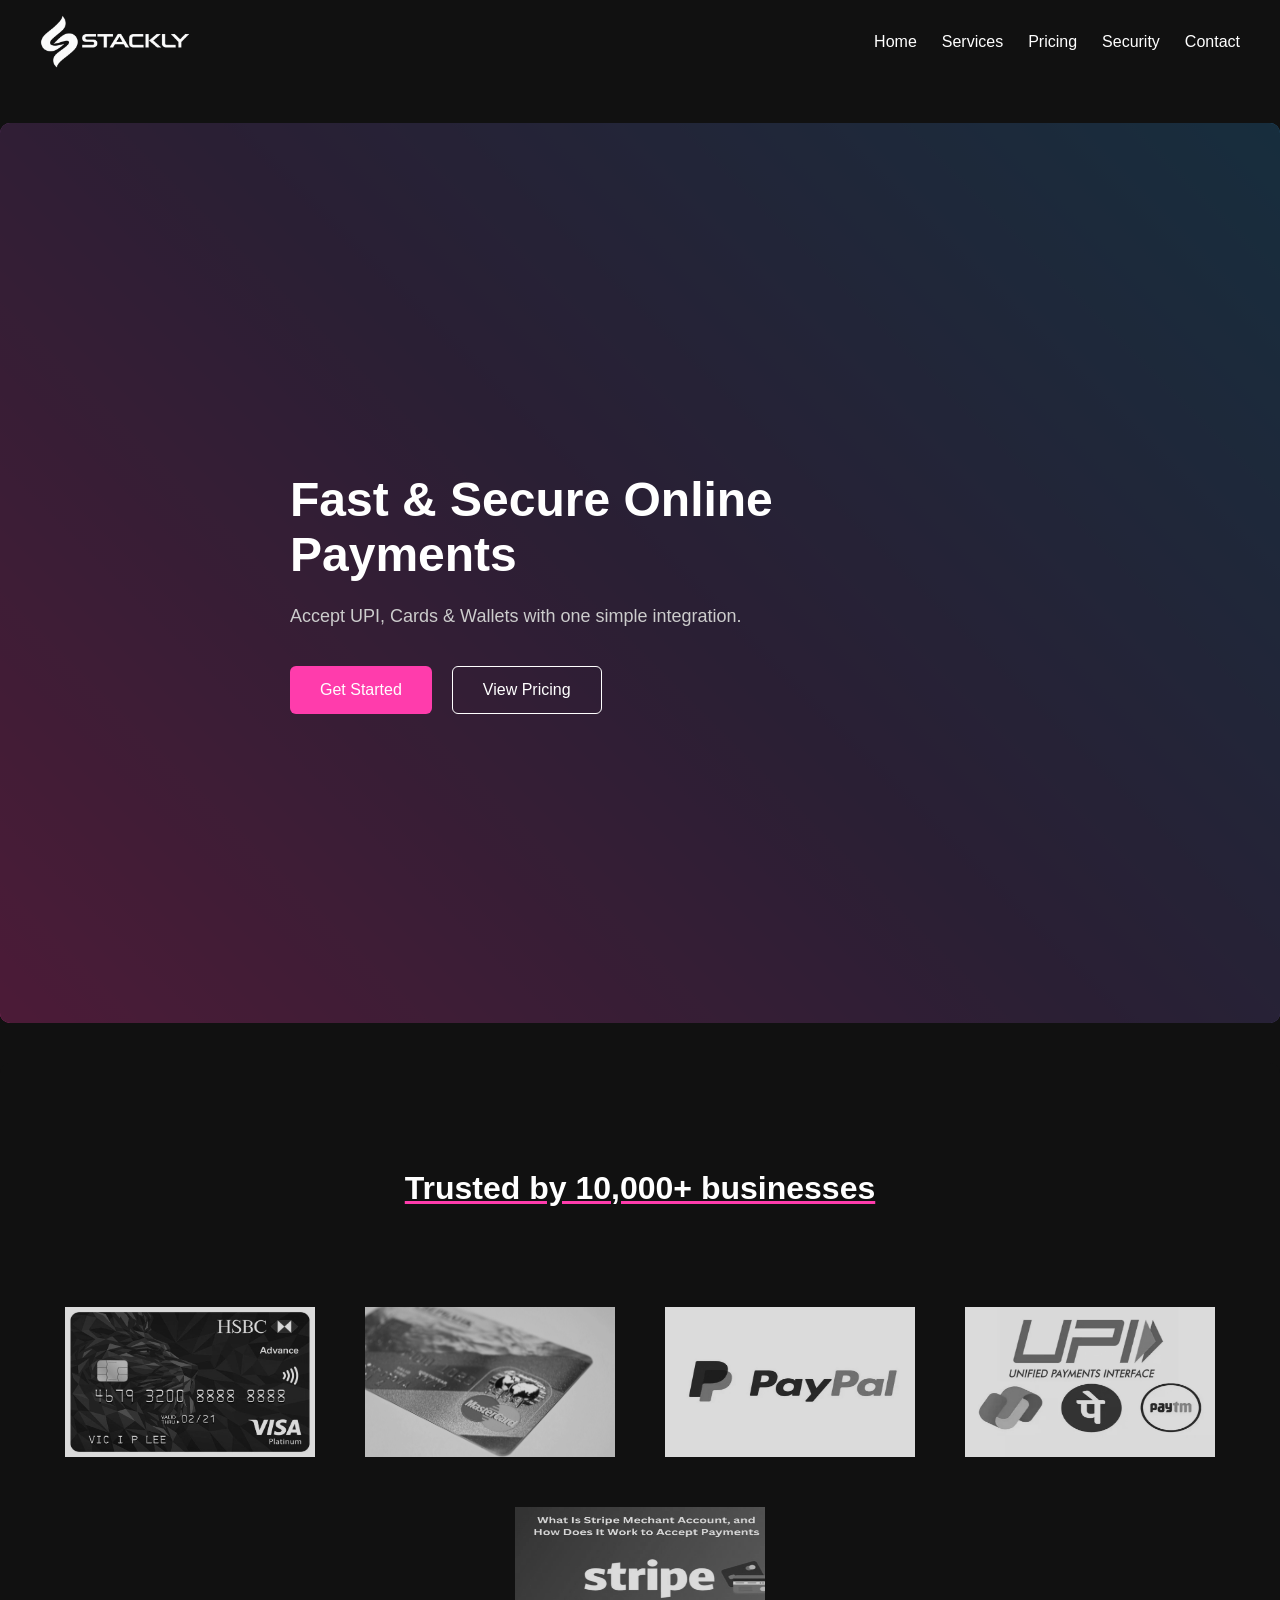
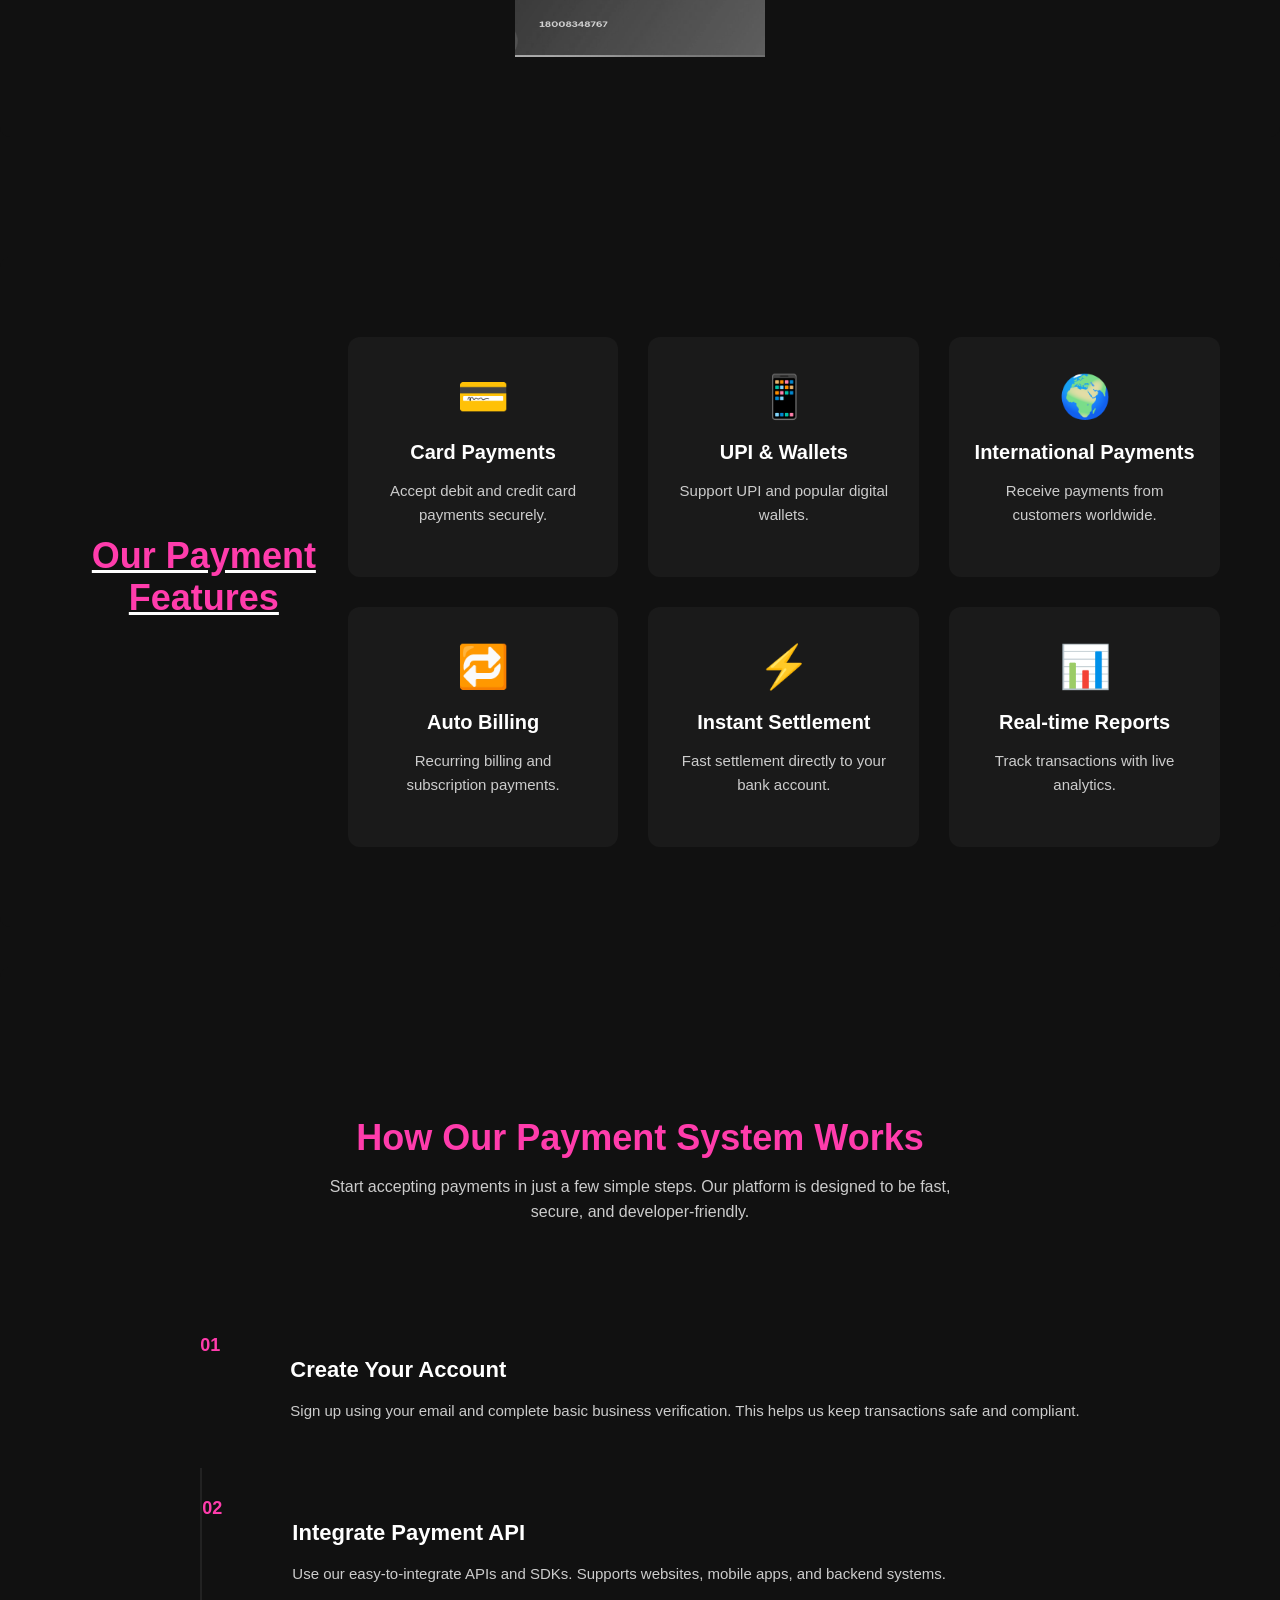
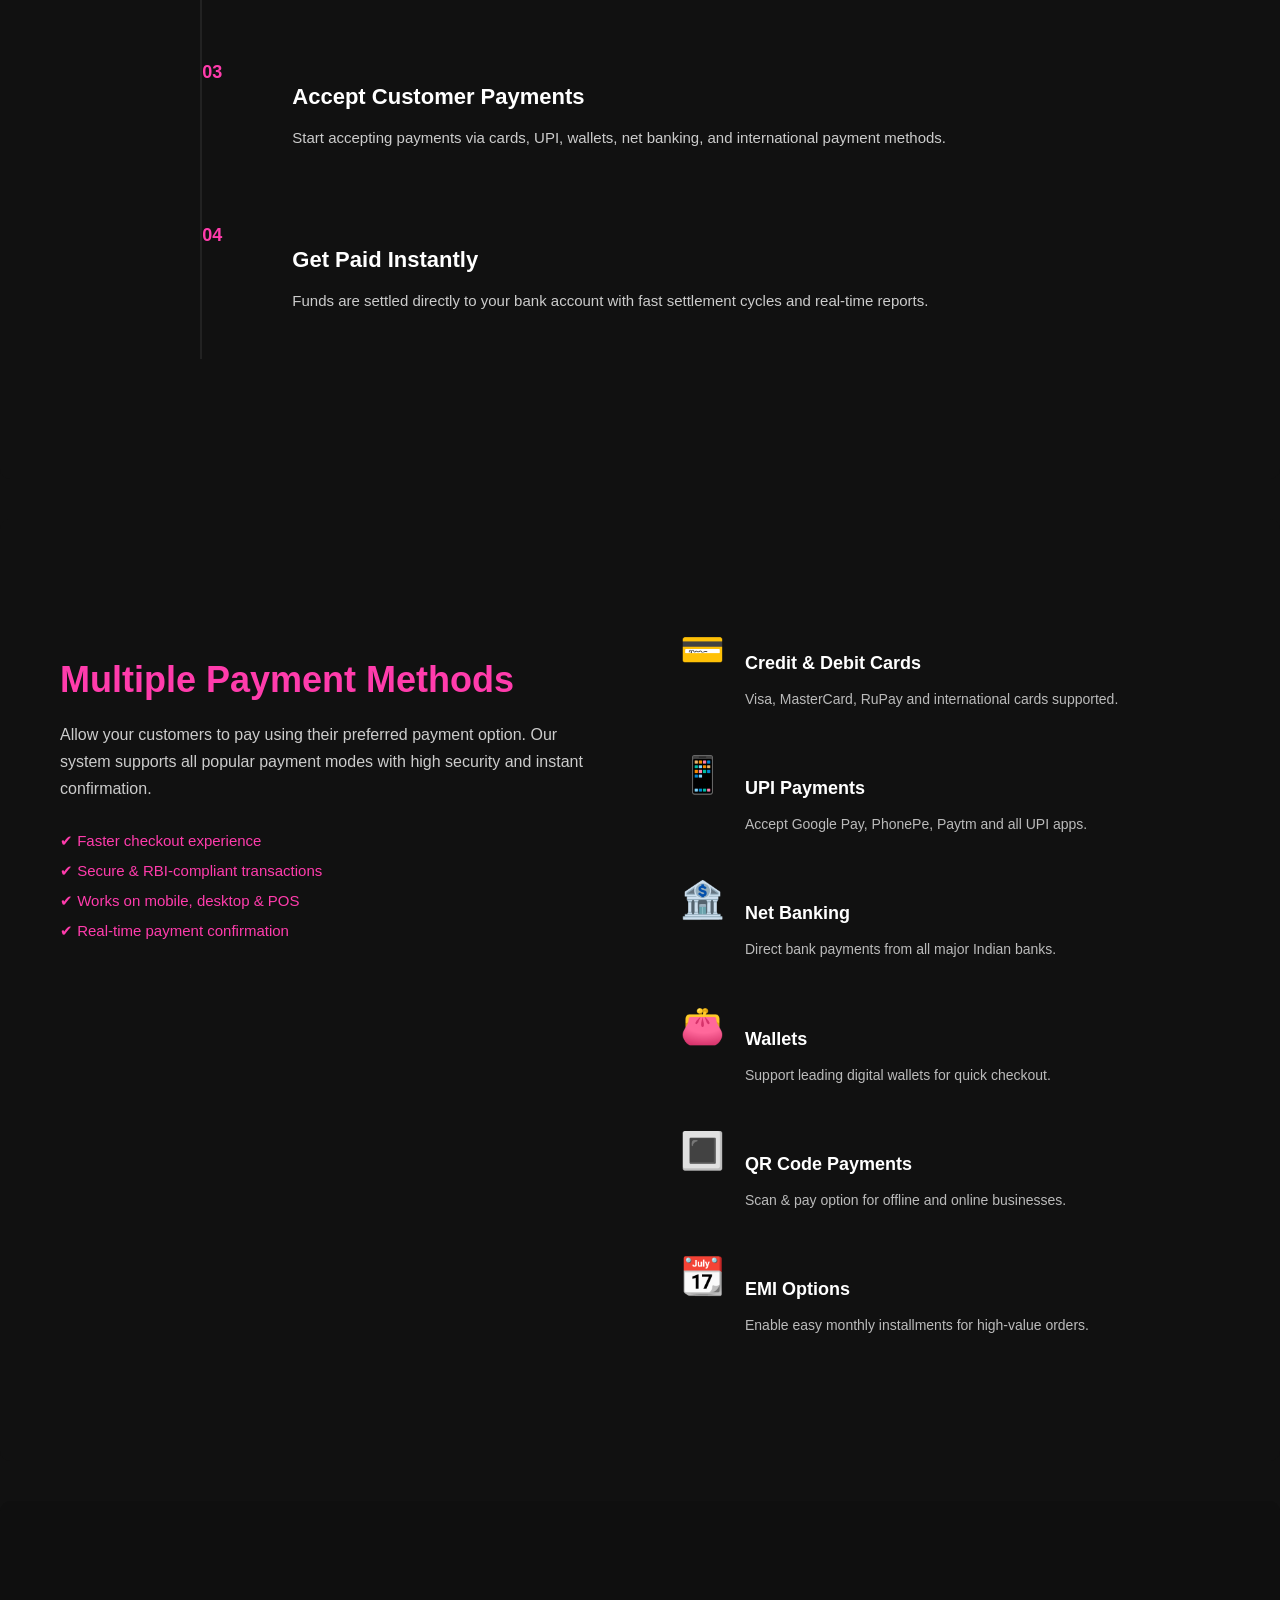
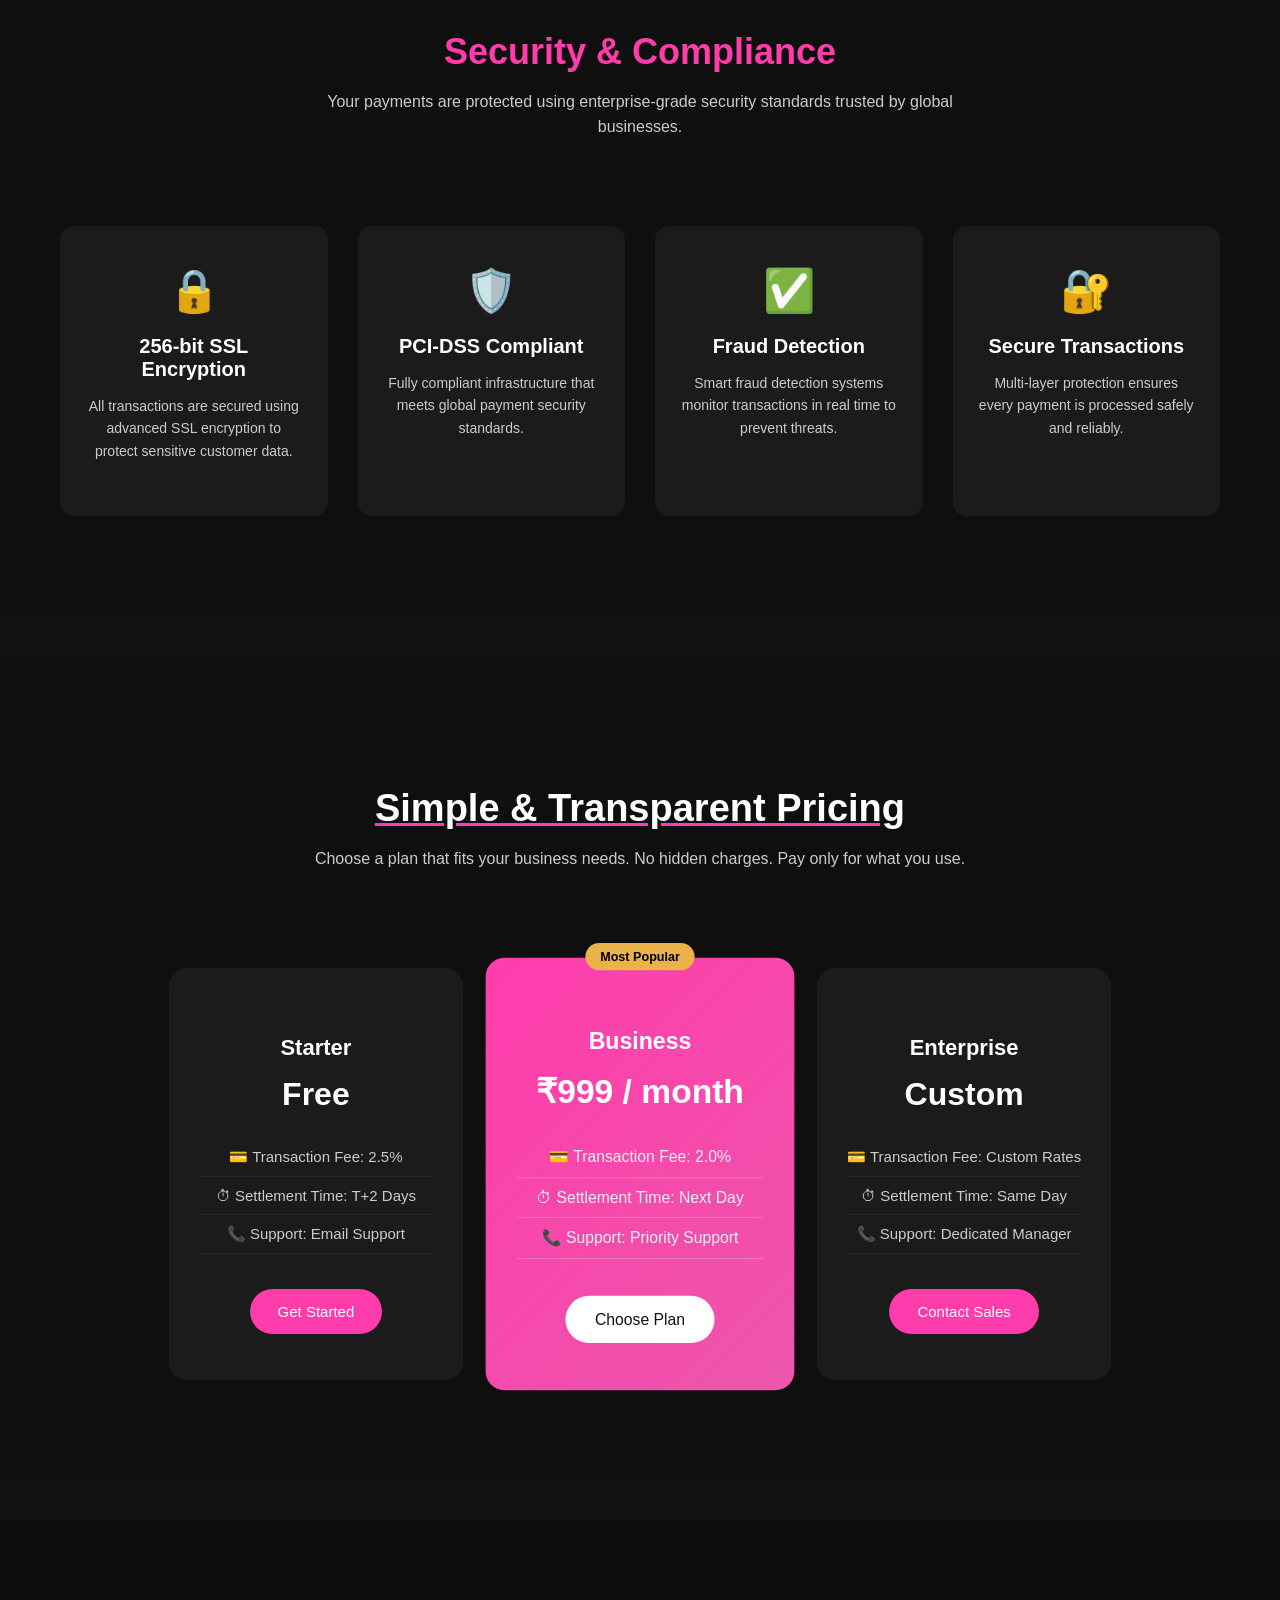
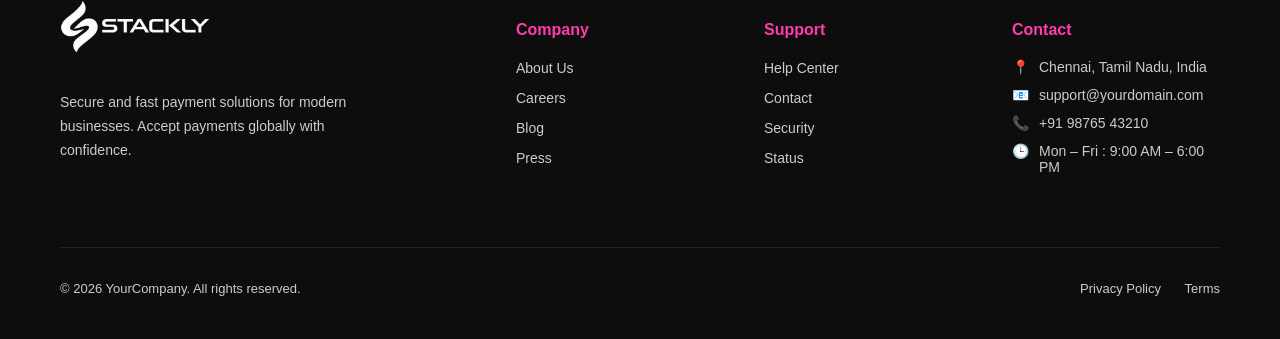
==== commit 8929c417: "Add files via upload" ====
--- a/index.html
+++ b/index.html
@@ -43,8 +43,8 @@
     <p>Accept UPI, Cards & Wallets with one simple integration.</p>
 
     <div class="hero-buttons">
-      <button class="btn primary">Get Started</button>
-      <button class="btn secondary">View Pricing</button>
+      <button onclick="window.location.href='./404.html'" class="btn primary">Get Started</button>
+      <button onclick="window.location.href='./404.html'" class="btn secondary">View Pricing</button>
     </div>
   </div>
 </section>
@@ -358,7 +358,7 @@
         <li>📞 Support: Email Support</li>
       </ul>
 
-      <button class="pricing-btn">Get Started</button>
+      <button onclick="window.location.href='./404.html'" class="pricing-btn">Get Started</button>
     </div>
 
     <!-- BUSINESS (HIGHLIGHTED) -->
@@ -373,7 +373,7 @@
         <li>📞 Support: Priority Support</li>
       </ul>
 
-      <button class="pricing-btn">Choose Plan</button>
+      <button onclick="window.location.href='./404.html'" class="pricing-btn">Choose Plan</button>
     </div>
 
     <!-- ENTERPRISE -->
@@ -387,7 +387,7 @@
         <li>📞 Support: Dedicated Manager</li>
       </ul>
 
-      <button class="pricing-btn">Contact Sales</button>
+      <button onclick="window.location.href='./404.html'" class="pricing-btn">Contact Sales</button>
     </div>
 
   </div>
--- a/style.css
+++ b/style.css
@@ -257,9 +257,10 @@
 
 .trusted-text{
   color:#fff;
-  font-size:22px;
+  font-size:32px;
   margin-bottom:100px;
-  
+  text-decoration: underline;
+  text-decoration-color: rgb(255, 60, 172);
 }
 
 .partners{
@@ -281,6 +282,7 @@
 .partners img:hover{
   opacity:1;
   filter:grayscale(0%);
+  scale: 1.2;
 }
 
 /* TRUSTED MOBILE */
@@ -293,7 +295,7 @@
   }
 
   .trusted-text{
-    font-size:18px;
+    font-size:25px;
   }
 
   .partners{
@@ -330,9 +332,10 @@
 }
 
 .features-title{
-  color:#fff;
+  color:rgb(255, 60, 172);
   font-size:36px;
   margin-bottom:60px;
+  text-decoration: white underline;
 }
 
 .features-grid{
@@ -355,6 +358,10 @@
   border: 2px solid rgb(255, 60, 172);
 }
 
+.feature-card:hover span{
+  scale: 1.6;
+}
+
 .feature-card span{
   font-size:42px;
   display:block;
@@ -417,6 +424,7 @@
   font-size:36px;
   margin-bottom:15px;
   text-align:center;
+  color: rgb(255, 60, 172);
 }
 
 .how-subtitle{
@@ -539,6 +547,7 @@
 .payment-info h2{
   font-size: 36px;
   margin-bottom: 20px;
+  color: rgb(255, 60, 172);
 }
 
 .payment-info p{
@@ -557,7 +566,7 @@
 .payment-points li{
   margin-bottom: 12px;
   font-size: 15px;
-  color: #ddd;
+  color: rgb(255, 60, 172);
 }
 
 /* =========================
@@ -660,6 +669,7 @@
 .security-header h2{
   font-size:36px;
   margin-bottom:15px;
+  color: rgb(255, 60, 172);
 }
 
 .security-header p{
@@ -703,7 +713,16 @@
 .security-card:hover{
   transform: translateY(-8px);
   box-shadow:0 20px 40px rgba(0,0,0,0.4);
-}
+  border-bottom: 10px solid rgb(255, 60, 172);
+}
+
+
+.security-card:hover h3{
+  scale: 1.2;
+  color:rgb(255, 60, 172) ;
+}
+
+
 @media (max-width:768px){
 
   .security-section{
@@ -763,6 +782,7 @@
 .pricing-header h2{
   font-size:38px;
   margin-bottom:15px;
+  text-decoration: rgb(255, 60, 172) underline;
 }
 
 .pricing-header p{
@@ -935,7 +955,7 @@
 
 /* COLUMNS */
 .footer-col h4{
-  color:#fff;
+  color:rgb(255, 60, 172);
   font-size:16px;
   margin-bottom:20px;
 }
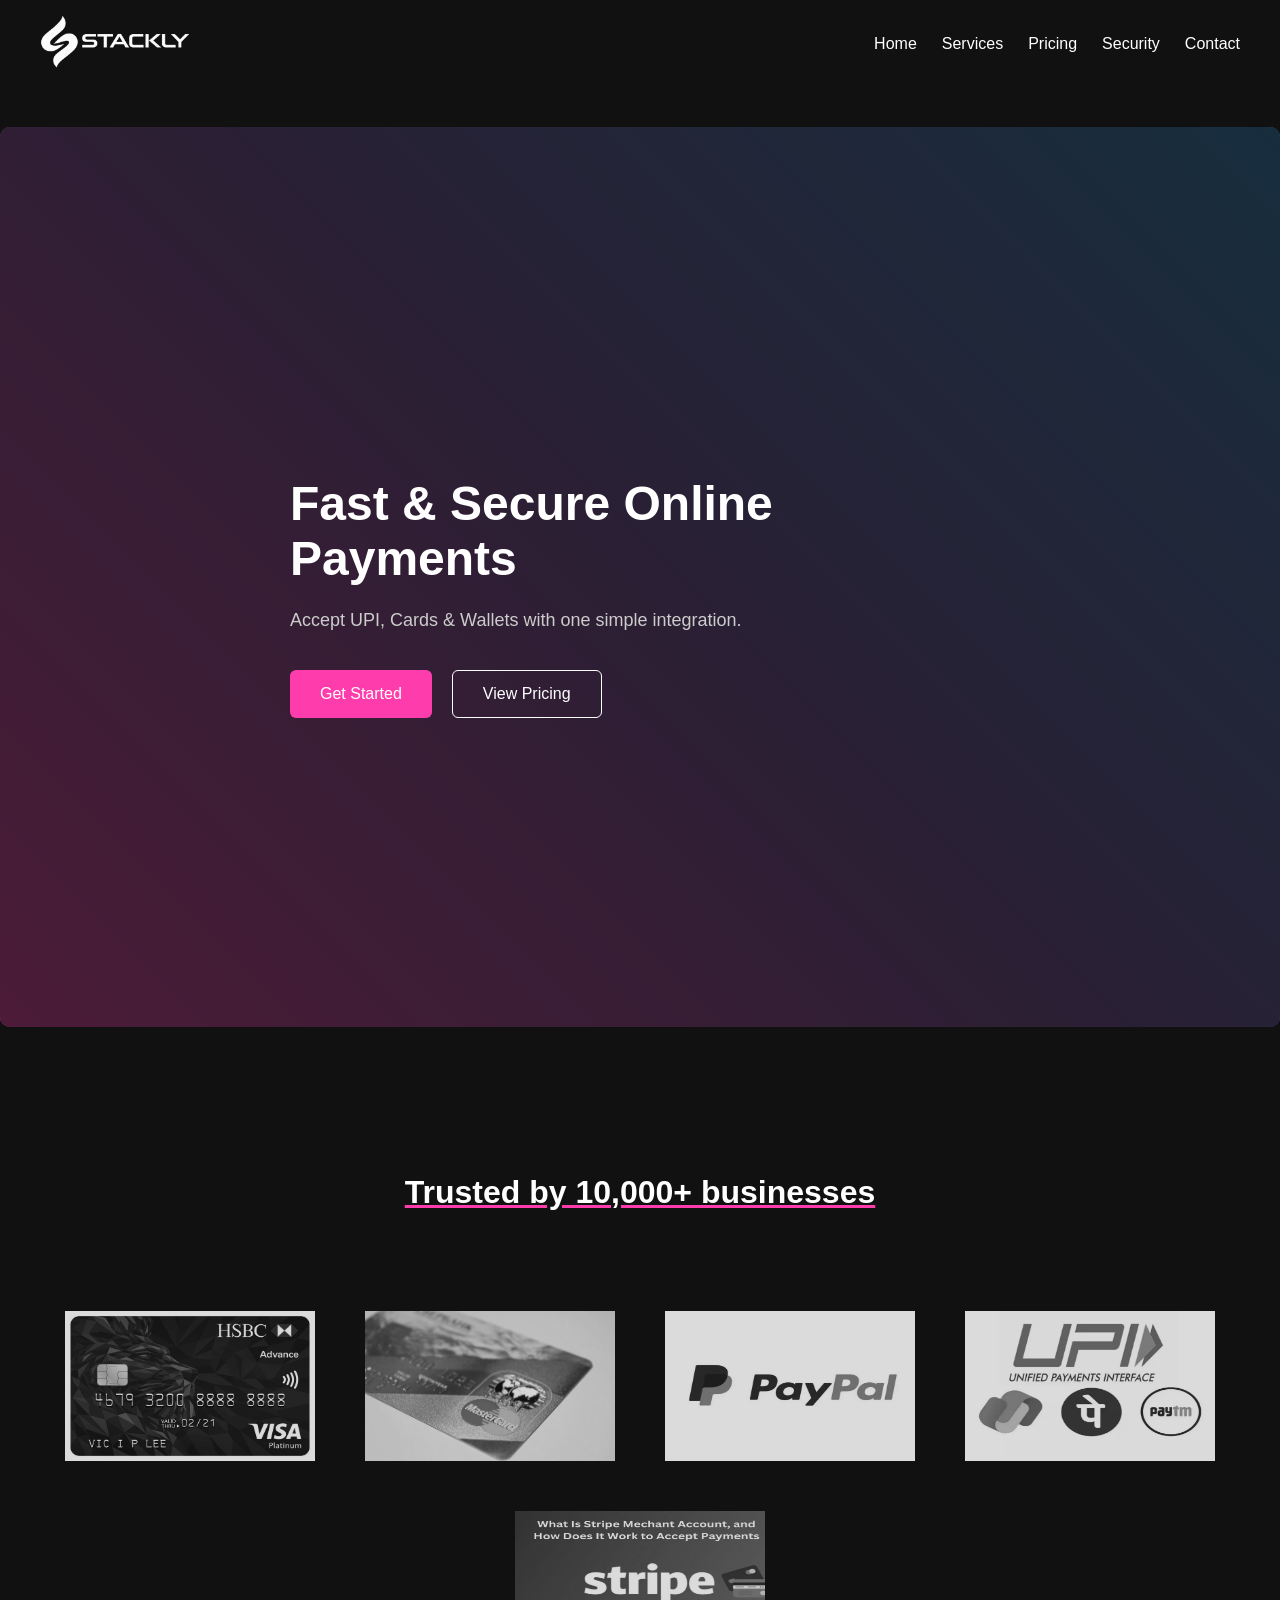
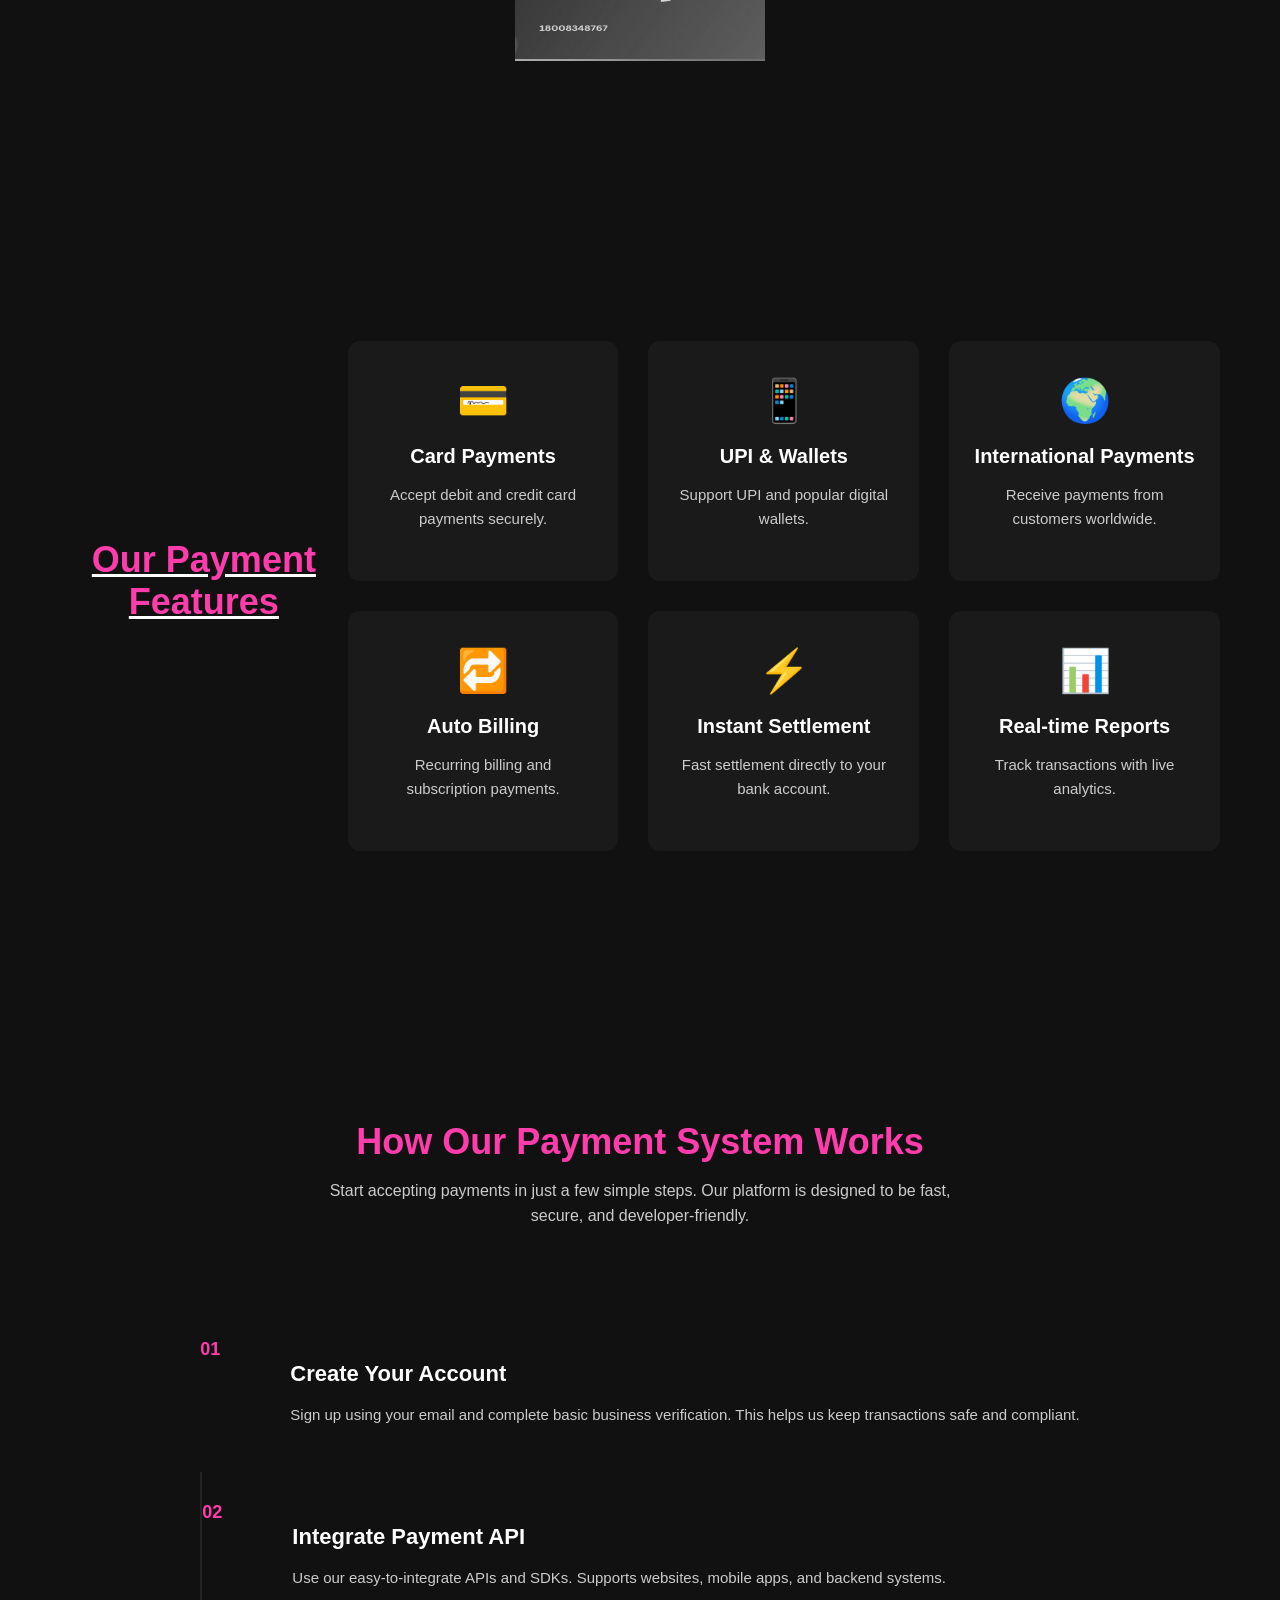
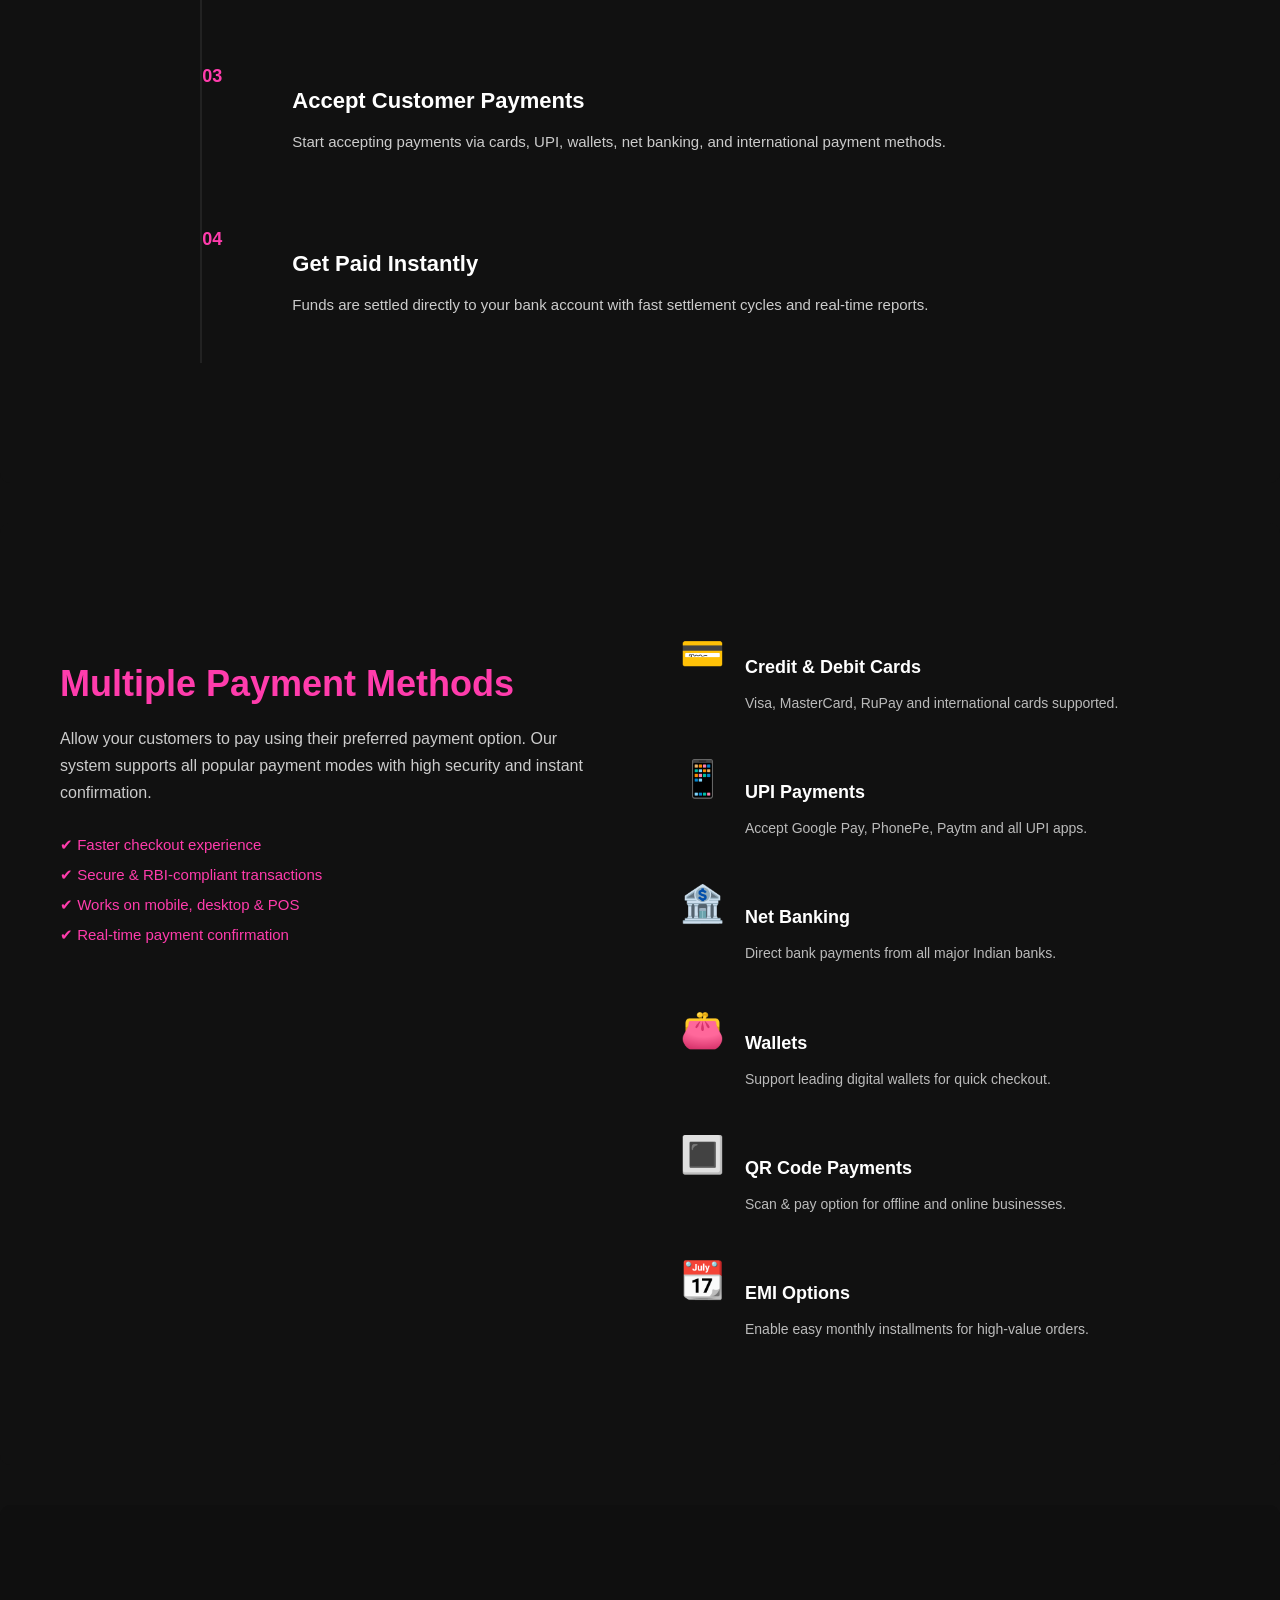
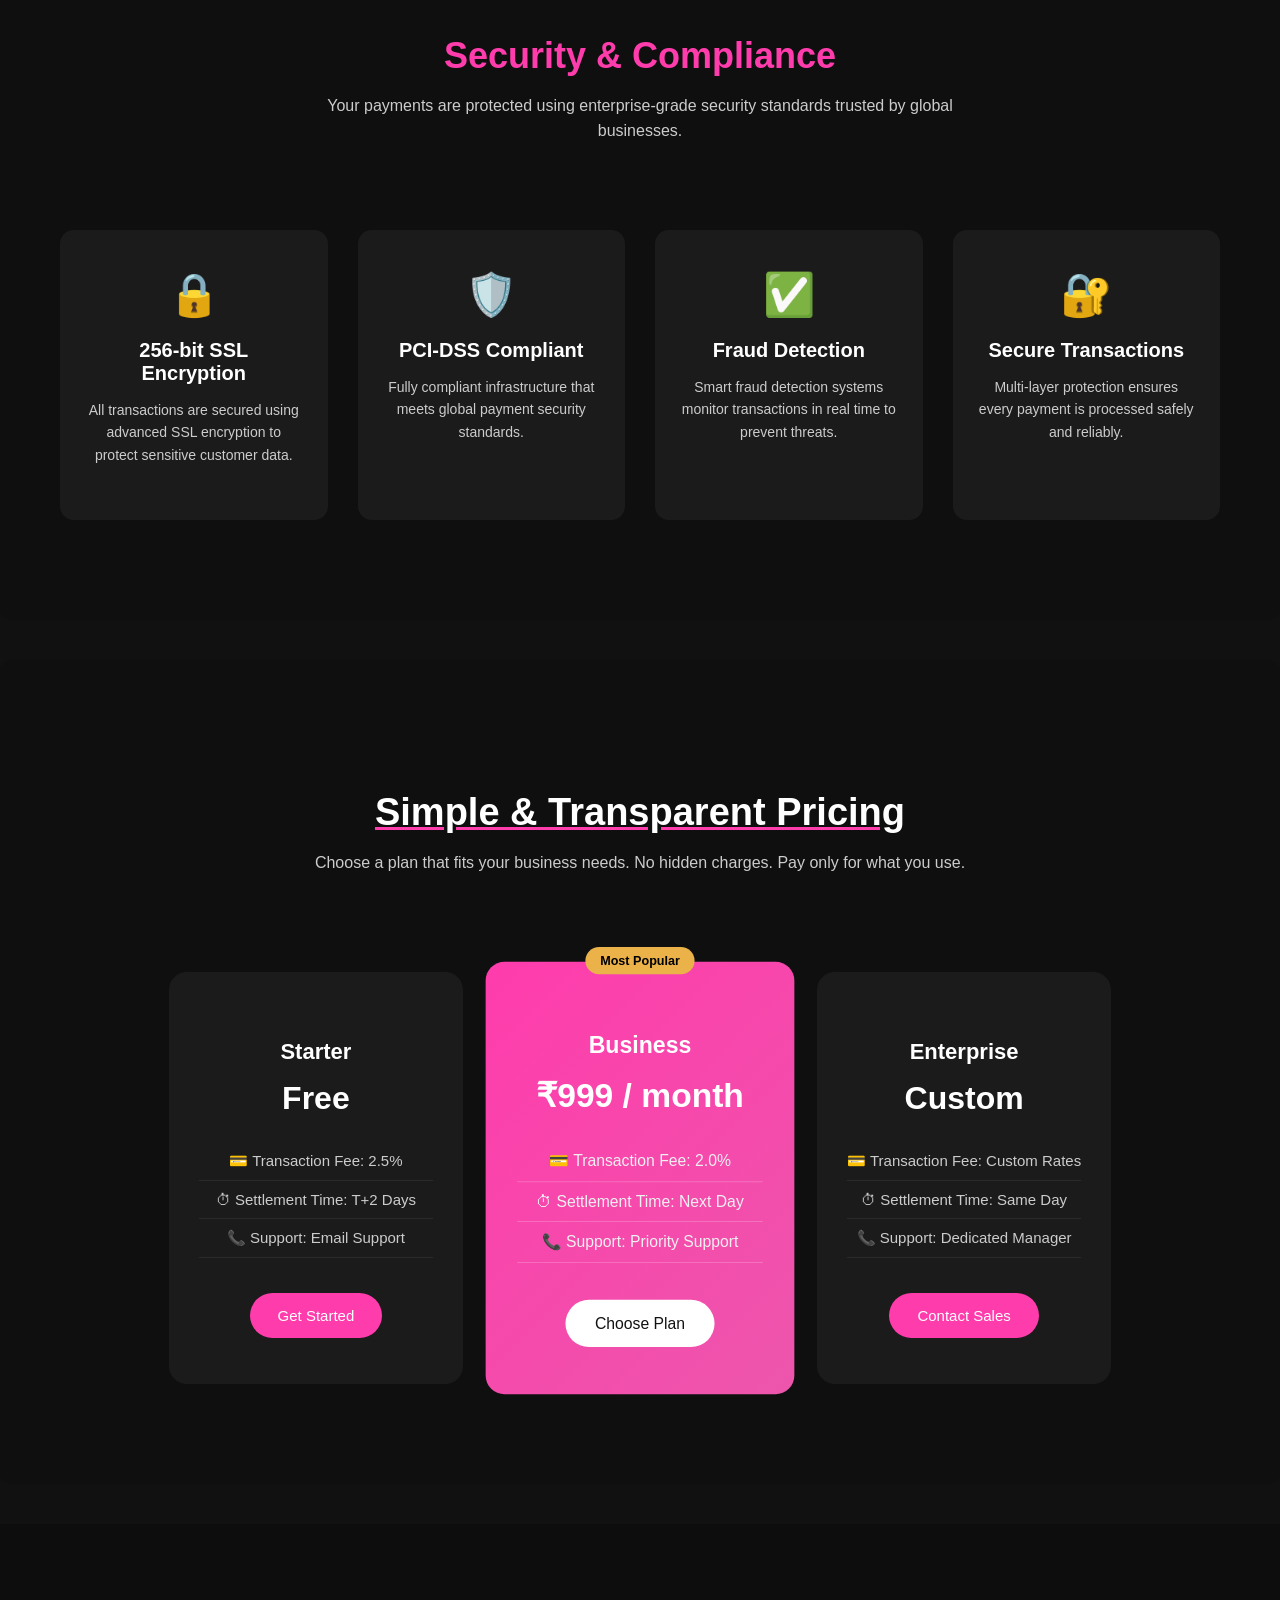
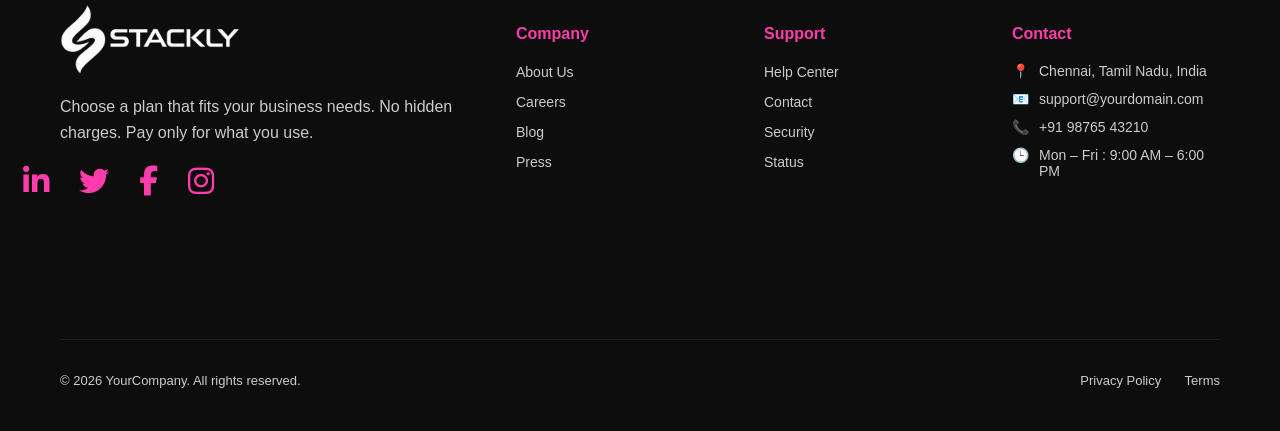
==== commit 1236dd84: "Add files via upload" ====
--- a/index.html
+++ b/index.html
@@ -1,483 +1,501 @@
 <!DOCTYPE html>
 <html lang="en">
+
 <head>
-    <meta charset="UTF-8">
-    <meta name="viewport" content="width=device-width, initial-scale=1.0">
-    <title>Document</title>
-    <link rel="stylesheet" href="./style.css">
+  <meta charset="UTF-8">
+  <meta name="viewport" content="width=device-width, initial-scale=1.0">
+  <title>Payment</title>
+  <link rel="stylesheet" href="./style.css">
+
+
+  <link rel="stylesheet" href="https://cdnjs.cloudflare.com/ajax/libs/font-awesome/6.5.1/css/all.min.css">
+
 </head>
+
 <body>
 
-<nav>
-  <img src="./logo 2.png" alt="Logo" class="logo">
-
-  <!-- Hamburger -->
-  <div class="hamburger" id="hamburger">☰</div>
-
-  <ul id="nav-links">
-    <li><a href="#">Home</a></li>
-    <li><a href="./404.html">Services</a></li>
-    <li><a href="./404.html">Pricing</a></li>
-    <li><a href="./404.html">Security</a></li>
-    <li><a href="./404.html">Contact</a></li>
-  </ul>
-</nav>
-
-
-
-
-
-<section class="hero sec fade">
-  <!-- Background Video -->
-  <video class="hero-video" autoplay muted loop playsinline>
-    <source src="./herovc.mp4" type="video/mp4">
-    Your browser does not support the video tag.
-  </video>
-
-  <!-- Overlay -->
-  <div class="overlay"></div>
-
-  <!-- Content -->
-  <div class="hero-content">
-    <h1>Fast & Secure Online Payments</h1>
-    <p>Accept UPI, Cards & Wallets with one simple integration.</p>
-
-    <div class="hero-buttons">
-      <button onclick="window.location.href='./404.html'" class="btn primary">Get Started</button>
-      <button onclick="window.location.href='./404.html'" class="btn secondary">View Pricing</button>
-    </div>
-  </div>
-</section>
-
-
-
-
-
-<section class="trusted sec left">
-  <h1 class="trusted-text">Trusted by 10,000+ businesses</h1>
-
-  <div class="partners">
-    <img src="./visa.webp" alt="Visa">
-    <img src="./mastercard.webp" alt="MasterCard">
-    <img src="./paypal.webp" alt="PayPal">
-    <img src="./upi.webp" alt="UPI">
-    <img src="./stripe.webp" alt="Stripe">
-  </div>
-</section>
-
-
-
-
-
-<section class="features sec right">
-  <h2 class="features-title">Our Payment Features</h2>
-
-  <div class="features-grid">
-
-    <div class="feature-card">
-      <span>💳</span>
-      <h3>Card Payments</h3>
-      <p>Accept debit and credit card payments securely.</p>
-    </div>
-
-    <div class="feature-card">
-      <span>📱</span>
-      <h3>UPI & Wallets</h3>
-      <p>Support UPI and popular digital wallets.</p>
-    </div>
-
-    <div class="feature-card">
-      <span>🌍</span>
-      <h3>International Payments</h3>
-      <p>Receive payments from customers worldwide.</p>
-    </div>
-
-    <div class="feature-card">
-      <span>🔁</span>
-      <h3>Auto Billing</h3>
-      <p>Recurring billing and subscription payments.</p>
-    </div>
-
-    <div class="feature-card">
-      <span>⚡</span>
-      <h3>Instant Settlement</h3>
-      <p>Fast settlement directly to your bank account.</p>
-    </div>
-
-    <div class="feature-card">
-      <span>📊</span>
-      <h3>Real-time Reports</h3>
-      <p>Track transactions with live analytics.</p>
-    </div>
-
-  </div>  
-</section>
-
-
-
-
-
-
-
-
-
-
-<section class="how-it-works sec zoom">
-
-  <h2 class="how-title">How Our Payment System Works</h2>
-  <p class="how-subtitle">
-    Start accepting payments in just a few simple steps.
-    Our platform is designed to be fast, secure, and developer-friendly.
-  </p>
-
-  <ol class="how-steps">
-
-    <li class="how-step">
-      <span class="step-number">01</span>
-      <div class="step-content">
-        <h3>Create Your Account</h3>
+  <nav>
+    <a href="#">
+      <img src="./logo 2.webp" alt="Logo" class="logo">
+    </a>
+    <!-- <img src="./logo 2.webp" alt="Logo" class="logo"> -->
+
+
+    <!-- Hamburger -->
+    <div class="hamburger" id="hamburger">☰</div>
+
+    <ul id="nav-links">
+      <li><a href="#">Home</a></li>
+      <li><a href="./404.html">Services</a></li>
+      <li><a href="./404.html">Pricing</a></li>
+      <li><a href="./404.html">Security</a></li>
+      <li><a href="./404.html">Contact</a></li>
+    </ul>
+  </nav>
+
+
+
+
+
+  <section class="hero sec fade">
+    <!-- Background Video -->
+    <video class="hero-video" autoplay muted loop playsinline>
+      <source src="./herovc.mp4" type="video/mp4">
+      Your browser does not support the video tag.
+    </video>
+
+    <!-- Overlay -->
+    <div class="overlay"></div>
+
+    <!-- Content -->
+    <div class="hero-content">
+      <h1>Fast & Secure Online Payments</h1>
+      <p>Accept UPI, Cards & Wallets with one simple integration.</p>
+
+      <div class="hero-buttons">
+        <button onclick="window.location.href='./404.html'" class="btn primary">Get Started</button>
+        <button onclick="window.location.href='./404.html'" class="btn secondary">View Pricing</button>
+      </div>
+    </div>
+  </section>
+
+
+
+
+
+  <section class="trusted sec left">
+    <h1 class="trusted-text">Trusted by 10,000+ businesses</h1>
+
+    <div class="partners">
+      <img src="./visa.webp" alt="Visa">
+      <img src="./mastercard.webp" alt="MasterCard">
+      <img src="./paypal.webp" alt="PayPal">
+      <img src="./upi.webp" alt="UPI">
+      <img src="./stripe.webp" alt="Stripe">
+    </div>
+  </section>
+
+
+
+
+
+  <section class="features sec right">
+    <h2 class="features-title">Our Payment Features</h2>
+
+    <div class="features-grid">
+
+      <div class="feature-card">
+        <span>💳</span>
+        <h3>Card Payments</h3>
+        <p>Accept debit and credit card payments securely.</p>
+      </div>
+
+      <div class="feature-card">
+        <span>📱</span>
+        <h3>UPI & Wallets</h3>
+        <p>Support UPI and popular digital wallets.</p>
+      </div>
+
+      <div class="feature-card">
+        <span>🌍</span>
+        <h3>International Payments</h3>
+        <p>Receive payments from customers worldwide.</p>
+      </div>
+
+      <div class="feature-card">
+        <span>🔁</span>
+        <h3>Auto Billing</h3>
+        <p>Recurring billing and subscription payments.</p>
+      </div>
+
+      <div class="feature-card">
+        <span>⚡</span>
+        <h3>Instant Settlement</h3>
+        <p>Fast settlement directly to your bank account.</p>
+      </div>
+
+      <div class="feature-card">
+        <span>📊</span>
+        <h3>Real-time Reports</h3>
+        <p>Track transactions with live analytics.</p>
+      </div>
+
+    </div>
+  </section>
+
+
+
+
+
+
+
+
+
+
+  <section class="how-it-works sec zoom">
+
+    <h2 class="how-title">How Our Payment System Works</h2>
+    <p class="how-subtitle">
+      Start accepting payments in just a few simple steps.
+      Our platform is designed to be fast, secure, and developer-friendly.
+    </p>
+
+    <ol class="how-steps">
+
+      <li class="how-step">
+        <span class="step-number">01</span>
+        <div class="step-content">
+          <h3>Create Your Account</h3>
+          <p>
+            Sign up using your email and complete basic business verification.
+            This helps us keep transactions safe and compliant.
+          </p>
+        </div>
+      </li>
+
+      <li class="how-step">
+        <span class="step-number">02</span>
+        <div class="step-content">
+          <h3>Integrate Payment API</h3>
+          <p>
+            Use our easy-to-integrate APIs and SDKs.
+            Supports websites, mobile apps, and backend systems.
+          </p>
+        </div>
+      </li>
+
+      <li class="how-step">
+        <span class="step-number">03</span>
+        <div class="step-content">
+          <h3>Accept Customer Payments</h3>
+          <p>
+            Start accepting payments via cards, UPI, wallets, net banking,
+            and international payment methods.
+          </p>
+        </div>
+      </li>
+
+      <li class="how-step">
+        <span class="step-number">04</span>
+        <div class="step-content">
+          <h3>Get Paid Instantly</h3>
+          <p>
+            Funds are settled directly to your bank account with fast
+            settlement cycles and real-time reports.
+          </p>
+        </div>
+      </li>
+
+    </ol>
+
+  </section>
+
+
+
+
+
+
+
+
+
+
+
+
+  <section class="payment-methods sec rotate">
+    <div class="payment-wrapper">
+
+      <!-- LEFT CONTENT -->
+      <div class="payment-info">
+        <h2>Multiple Payment Methods</h2>
+
         <p>
-          Sign up using your email and complete basic business verification.
-          This helps us keep transactions safe and compliant.
+          Allow your customers to pay using their preferred payment option.
+          Our system supports all popular payment modes with high security
+          and instant confirmation.
         </p>
-      </div>
-    </li>
-
-    <li class="how-step">
-      <span class="step-number">02</span>
-      <div class="step-content">
-        <h3>Integrate Payment API</h3>
+
+        <ul class="payment-points">
+          <li>✔ Faster checkout experience</li>
+          <li>✔ Secure & RBI-compliant transactions</li>
+          <li>✔ Works on mobile, desktop & POS</li>
+          <li>✔ Real-time payment confirmation</li>
+        </ul>
+      </div>
+
+      <!-- RIGHT LIST -->
+      <div class="payment-list">
+
+        <div class="payment-item">
+          <span class="icon">💳</span>
+          <div>
+            <h4>Credit & Debit Cards</h4>
+            <p>Visa, MasterCard, RuPay and international cards supported.</p>
+          </div>
+        </div>
+
+        <div class="payment-item">
+          <span class="icon">📱</span>
+          <div>
+            <h4>UPI Payments</h4>
+            <p>Accept Google Pay, PhonePe, Paytm and all UPI apps.</p>
+          </div>
+        </div>
+
+        <div class="payment-item">
+          <span class="icon">🏦</span>
+          <div>
+            <h4>Net Banking</h4>
+            <p>Direct bank payments from all major Indian banks.</p>
+          </div>
+        </div>
+
+        <div class="payment-item">
+          <span class="icon">👛</span>
+          <div>
+            <h4>Wallets</h4>
+            <p>Support leading digital wallets for quick checkout.</p>
+          </div>
+        </div>
+
+        <div class="payment-item">
+          <span class="icon">🔳</span>
+          <div>
+            <h4>QR Code Payments</h4>
+            <p>Scan & pay option for offline and online businesses.</p>
+          </div>
+        </div>
+
+        <div class="payment-item">
+          <span class="icon">📆</span>
+          <div>
+            <h4>EMI Options</h4>
+            <p>Enable easy monthly installments for high-value orders.</p>
+          </div>
+        </div>
+
+      </div>
+
+    </div>
+  </section>
+
+
+
+
+
+
+
+
+
+
+
+  <section class="security-section sec fade">
+    <div class="security-header">
+      <h2>Security & Compliance</h2>
+      <p>
+        Your payments are protected using enterprise-grade security
+        standards trusted by global businesses.
+      </p>
+    </div>
+
+    <div class="security-cards">
+
+      <div class="security-card">
+        <div class="icon">🔒</div>
+        <h3>256-bit SSL Encryption</h3>
         <p>
-          Use our easy-to-integrate APIs and SDKs.
-          Supports websites, mobile apps, and backend systems.
+          All transactions are secured using advanced SSL encryption
+          to protect sensitive customer data.
         </p>
       </div>
-    </li>
-
-    <li class="how-step">
-      <span class="step-number">03</span>
-      <div class="step-content">
-        <h3>Accept Customer Payments</h3>
+
+      <div class="security-card">
+        <div class="icon">🛡️</div>
+        <h3>PCI-DSS Compliant</h3>
         <p>
-          Start accepting payments via cards, UPI, wallets, net banking,
-          and international payment methods.
+          Fully compliant infrastructure that meets global payment
+          security standards.
         </p>
       </div>
-    </li>
-
-    <li class="how-step">
-      <span class="step-number">04</span>
-      <div class="step-content">
-        <h3>Get Paid Instantly</h3>
+
+      <div class="security-card">
+        <div class="icon">✅</div>
+        <h3>Fraud Detection</h3>
         <p>
-          Funds are settled directly to your bank account with fast
-          settlement cycles and real-time reports.
+          Smart fraud detection systems monitor transactions
+          in real time to prevent threats.
         </p>
       </div>
-    </li>
-
-  </ol>
-
-</section>
-
-
-
-
-
-
-
-
-
-
-
-
-<section class="payment-methods sec rotate">
-  <div class="payment-wrapper">
-
-    <!-- LEFT CONTENT -->
-    <div class="payment-info">
-      <h2>Multiple Payment Methods</h2>
-
+
+      <div class="security-card">
+        <div class="icon">🔐</div>
+        <h3>Secure Transactions</h3>
+        <p>
+          Multi-layer protection ensures every payment
+          is processed safely and reliably.
+        </p>
+      </div>
+
+    </div>
+  </section>
+
+
+
+
+
+
+
+
+
+  <section class="pricing-section sec fade">
+    <div class="pricing-header">
+      <h2>Simple & Transparent Pricing</h2>
       <p>
-        Allow your customers to pay using their preferred payment option.
-        Our system supports all popular payment modes with high security
-        and instant confirmation.
+        Choose a plan that fits your business needs.
+        No hidden charges. Pay only for what you use.
       </p>
-
-      <ul class="payment-points">
-        <li>✔ Faster checkout experience</li>
-        <li>✔ Secure & RBI-compliant transactions</li>
-        <li>✔ Works on mobile, desktop & POS</li>
-        <li>✔ Real-time payment confirmation</li>
-      </ul>
-    </div>
-
-    <!-- RIGHT LIST -->
-    <div class="payment-list">
-
-      <div class="payment-item">
-        <span class="icon">💳</span>
-        <div>
-          <h4>Credit & Debit Cards</h4>
-          <p>Visa, MasterCard, RuPay and international cards supported.</p>
-        </div>
-      </div>
-
-      <div class="payment-item">
-        <span class="icon">📱</span>
-        <div>
-          <h4>UPI Payments</h4>
-          <p>Accept Google Pay, PhonePe, Paytm and all UPI apps.</p>
-        </div>
-      </div>
-
-      <div class="payment-item">
-        <span class="icon">🏦</span>
-        <div>
-          <h4>Net Banking</h4>
-          <p>Direct bank payments from all major Indian banks.</p>
-        </div>
-      </div>
-
-      <div class="payment-item">
-        <span class="icon">👛</span>
-        <div>
-          <h4>Wallets</h4>
-          <p>Support leading digital wallets for quick checkout.</p>
-        </div>
-      </div>
-
-      <div class="payment-item">
-        <span class="icon">🔳</span>
-        <div>
-          <h4>QR Code Payments</h4>
-          <p>Scan & pay option for offline and online businesses.</p>
-        </div>
-      </div>
-
-      <div class="payment-item">
-        <span class="icon">📆</span>
-        <div>
-          <h4>EMI Options</h4>
-          <p>Enable easy monthly installments for high-value orders.</p>
-        </div>
-      </div>
-
-    </div>
-
-  </div>
-</section>
-
-
-
-
-
-
-
-
-
-
-
-<section class="security-section sec fade">
-  <div class="security-header">
-    <h2>Security & Compliance</h2>
-    <p>
-      Your payments are protected using enterprise-grade security
-      standards trusted by global businesses.
-    </p>
-  </div>
-
-  <div class="security-cards">
-
-    <div class="security-card">
-      <div class="icon">🔒</div>
-      <h3>256-bit SSL Encryption</h3>
-      <p>
-        All transactions are secured using advanced SSL encryption
-        to protect sensitive customer data.
-      </p>
-    </div>
-
-    <div class="security-card">
-      <div class="icon">🛡️</div>
-      <h3>PCI-DSS Compliant</h3>
-      <p>
-        Fully compliant infrastructure that meets global payment
-        security standards.
-      </p>
-    </div>
-
-    <div class="security-card">
-      <div class="icon">✅</div>
-      <h3>Fraud Detection</h3>
-      <p>
-        Smart fraud detection systems monitor transactions
-        in real time to prevent threats.
-      </p>
-    </div>
-
-    <div class="security-card">
-      <div class="icon">🔐</div>
-      <h3>Secure Transactions</h3>
-      <p>
-        Multi-layer protection ensures every payment
-        is processed safely and reliably.
-      </p>
-    </div>
-
-  </div>
-</section>
-
-
-
-
-
-
-
-
-
-<section class="pricing-section sec fade">
-  <div class="pricing-header">
-    <h2>Simple & Transparent Pricing</h2>
-    <p>
-      Choose a plan that fits your business needs.
-      No hidden charges. Pay only for what you use.
-    </p>
-  </div>
-
-  <div class="pricing-cards">
-
-    <!-- STARTER -->
-    <div class="pricing-card">
-      <h3>Starter</h3>
-      <div class="price">Free</div>
-
-      <ul class="pricing-features">
-        <li>💳 Transaction Fee: 2.5%</li>
-        <li>⏱ Settlement Time: T+2 Days</li>
-        <li>📞 Support: Email Support</li>
-      </ul>
-
-      <button onclick="window.location.href='./404.html'" class="pricing-btn">Get Started</button>
-    </div>
-
-    <!-- BUSINESS (HIGHLIGHTED) -->
-    <div class="pricing-card popular">
-      <span class="badge">Most Popular</span>
-      <h3>Business</h3>
-      <div class="price">₹999 / month</div>
-
-      <ul class="pricing-features">
-        <li>💳 Transaction Fee: 2.0%</li>
-        <li>⏱ Settlement Time: Next Day</li>
-        <li>📞 Support: Priority Support</li>
-      </ul>
-
-      <button onclick="window.location.href='./404.html'" class="pricing-btn">Choose Plan</button>
-    </div>
-
-    <!-- ENTERPRISE -->
-    <div class="pricing-card">
-      <h3>Enterprise</h3>
-      <div class="price">Custom</div>
-
-      <ul class="pricing-features">
-        <li>💳 Transaction Fee: Custom Rates</li>
-        <li>⏱ Settlement Time: Same Day</li>
-        <li>📞 Support: Dedicated Manager</li>
-      </ul>
-
-      <button onclick="window.location.href='./404.html'" class="pricing-btn">Contact Sales</button>
-    </div>
-
-  </div>
-</section>
-
-
-
-
-
-
-
-<!-- =========================
+    </div>
+
+    <div class="pricing-cards">
+
+      <!-- STARTER -->
+      <div class="pricing-card">
+        <h3>Starter</h3>
+        <div class="price">Free</div>
+
+        <ul class="pricing-features">
+          <li>💳 Transaction Fee: 2.5%</li>
+          <li>⏱ Settlement Time: T+2 Days</li>
+          <li>📞 Support: Email Support</li>
+        </ul>
+
+        <button onclick="window.location.href='./404.html'" class="pricing-btn">Get Started</button>
+      </div>
+
+      <!-- BUSINESS (HIGHLIGHTED) -->
+      <div class="pricing-card popular">
+        <span class="badge">Most Popular</span>
+        <h3>Business</h3>
+        <div class="price">₹999 / month</div>
+
+        <ul class="pricing-features">
+          <li>💳 Transaction Fee: 2.0%</li>
+          <li>⏱ Settlement Time: Next Day</li>
+          <li>📞 Support: Priority Support</li>
+        </ul>
+
+        <button onclick="window.location.href='./404.html'" class="pricing-btn">Choose Plan</button>
+      </div>
+
+      <!-- ENTERPRISE -->
+      <div class="pricing-card">
+        <h3>Enterprise</h3>
+        <div class="price">Custom</div>
+
+        <ul class="pricing-features">
+          <li>💳 Transaction Fee: Custom Rates</li>
+          <li>⏱ Settlement Time: Same Day</li>
+          <li>📞 Support: Dedicated Manager</li>
+        </ul>
+
+        <button onclick="window.location.href='./404.html'" class="pricing-btn">Contact Sales</button>
+      </div>
+
+    </div>
+  </section>
+
+
+
+
+
+
+
+  <!-- =========================
      FOOTER
 ========================= -->
-<footer class="footer">
-
-  <div class="footer-container">
-
-    <!-- BRAND -->
-    <div class="footer-brand">
-      <img src="./logo 2.png" alt="Logo" class="footer-logo">
-      <p>
-        Secure and fast payment solutions for modern businesses.
-        Accept payments globally with confidence.
-      </p>
-    </div>
-
-    <!-- COMPANY -->
-    <div class="footer-col">
-      <h4>Company</h4>
-      <ul>
-        <li><a href="./404.html">About Us</a></li>
-        <li><a href="./404.html">Careers</a></li>
-        <li><a href="./404.html">Blog</a></li>
-        <li><a href="./404.html">Press</a></li>
-      </ul>
-    </div>
-
-    
-
-    <!-- SUPPORT -->
-    <div class="footer-col">
-      <h4>Support</h4>
-      <ul>
-        <li><a href="./404.html">Help Center</a></li>
-        <li><a href="./404.html">Contact</a></li>
-        <li><a href="./404.html">Security</a></li>
-        <li><a href="./404.html">Status</a></li>
-      </ul>
-    </div>
-
-
-    <div class="footer-col">
-    <h4>Contact</h4>
-
-    <ul class="contact-list">
-      <li>
-        📍 <span>Chennai, Tamil Nadu, India</span>
-      </li>
-
-      <li>
-        📧 <a href="./404.html">
-          support@yourdomain.com
-        </a>
-      </li>
-
-      <li>
-        📞 <a href="./404.html">
-          +91 98765 43210
-        </a>
-      </li>
-
-      <li>
-        🕒 <span>Mon – Fri : 9:00 AM – 6:00 PM</span>
-      </li>
-    </ul>
-  </div>
-
-  </div>
-
-  <!-- BOTTOM -->
-  <div class="footer-bottom">
-    <p>© 2026 YourCompany. All rights reserved.</p>
-    <div class="footer-links">
-      <a href="./404.html">Privacy Policy</a>
-      <a href="./404.html">Terms</a>
-    </div>
-  </div>
-
-</footer>
+  <footer class="footer">
+
+    <div class="footer-container">
+
+      <!-- BRAND -->
+      <div class="pricing-header">
+        <a href="#"><img src="./logo 2.webp" alt="" width="180px" height="70px"></a>
+        <p>
+          Choose a plan that fits your business needs.
+          No hidden charges. Pay only for what you use.
+        </p>
+
+        <div class="pricing-social">
+          <a href="#"><i class="fa-brands fa-linkedin-in"></i></a>
+          <a href="#"><i class="fa-brands fa-twitter"></i></a>
+          <a href="#"><i class="fa-brands fa-facebook-f"></i></a>
+          <a href="#"><i class="fa-brands fa-instagram"></i></a>
+        </div>
+      </div>
+
+
+      <!-- COMPANY -->
+      <div class="footer-col ft">
+        <h4>Company</h4>
+        <ul>
+          <li><a href="./404.html">About Us</a></li>
+          <li><a href="./404.html">Careers</a></li>
+          <li><a href="./404.html">Blog</a></li>
+          <li><a href="./404.html">Press</a></li>
+        </ul>
+      </div>
+
+
+
+      <!-- SUPPORT -->
+      <div class="footer-col ft">
+        <h4>Support</h4>
+        <ul>
+          <li><a href="./404.html">Help Center</a></li>
+          <li><a href="./404.html">Contact</a></li>
+          <li><a href="./404.html">Security</a></li>
+          <li><a href="./404.html">Status</a></li>
+        </ul>
+      </div>
+
+
+      <div class="footer-col">
+        <h4>Contact</h4>
+
+        <ul class="contact-list">
+          <li>
+            📍 <span>Chennai, Tamil Nadu, India</span>
+          </li>
+
+          <li>
+            📧 <a href="./404.html">
+              support@yourdomain.com
+            </a>
+          </li>
+
+          <li>
+            📞 <a href="./404.html">
+              +91 98765 43210
+            </a>
+          </li>
+
+          <li>
+            🕒 <span>Mon – Fri : 9:00 AM – 6:00 PM</span>
+          </li>
+        </ul>
+      </div>
+
+    </div>
+
+    <!-- BOTTOM -->
+    <div class="footer-bottom">
+      <p>© 2026 YourCompany. All rights reserved.</p>
+      <div class="footer-links">
+        <a href="./404.html">Privacy Policy</a>
+        <a href="./404.html">Terms</a>
+      </div>
+    </div>
+
+  </footer>
 
 
 
@@ -485,4 +503,5 @@
 
   <script src="./script.js"></script>
 </body>
+
 </html>
--- a/style.css
+++ b/style.css
@@ -1,18 +1,18 @@
 /* =========================
    GLOBAL
 ========================= */
-*{
+* {
   box-sizing: border-box;
 }
 
-body{
-  background:#111;
-  font-family:Arial, sans-serif;
-  margin:0;
-  overflow-x:hidden;
-}
-
-section{
+body {
+  background: #111;
+  font-family: Arial, sans-serif;
+  margin: 0;
+  overflow-x: hidden;
+}
+
+section {
   position: relative;
   z-index: 2;
 }
@@ -20,69 +20,92 @@
 /* =========================
    NAVBAR
 ========================= */
-nav{
+nav {
   position: sticky;
   top: 0;
   z-index: 9999;
   background: #111;
 
-  display:flex;
-  justify-content:space-between;
-  align-items:center;
-  padding:15px 40px;
-}
-
-.logo{
-  width:150px;
-  height:auto;
-}
-
-nav ul{
-  list-style:none;
-  display:flex;
-  gap:25px;
-  margin:0;
-  padding:0;
-}
-
-nav ul li a{
-  color:white;
-  text-decoration:none;
-  font-size:16px;
-}
-
-.hamburger{
-  display:none;
-  font-size:32px;
-  color:white;
-  cursor:pointer;
+  display: flex;
+  justify-content: space-between;
+  align-items: center;
+  padding: 15px 40px;
+}
+
+.logo {
+  width: 150px;
+  height: auto;
+}
+
+nav ul {
+  list-style: none;
+  display: flex;
+  gap: 25px;
+  margin: 0;
+  padding: 0;
+}
+
+nav ul li a {
+  position: relative;
+  color: white;
+  text-decoration: none;
+  font-size: 16px;
+  transition: color 0.3s ease;
+}
+
+nav ul li a::after {
+  content: "";
+  position: absolute;
+  left: 0;
+  bottom: -4px;
+  width: 0;
+  height: 2px;
+  background: #ff3cac;
+  transition: width 0.3s ease;
+}
+
+nav ul li a:hover {
+  color: #ff3cac;
+}
+
+nav ul li a:hover::after {
+  width: 100%;
+}
+
+
+
+.hamburger {
+  display: none;
+  font-size: 32px;
+  color: white;
+  cursor: pointer;
 }
 
 /* =========================
    MOBILE NAV
 ========================= */
-@media (max-width: 768px){
-  .hamburger{
-    display:block;
-  }
-
-  nav ul{
-    position:absolute;
-    top:70px;
-    left:0;
-    width:100%;
-    background:#111;
-    flex-direction:column;
-    align-items:center;
-    display:none;
-  }
-
-  nav ul.active{
-    display:flex;
-  }
-
-  nav ul li{
-    padding:15px 0;
+@media (max-width: 768px) {
+  .hamburger {
+    display: block;
+  }
+
+  nav ul {
+    position: absolute;
+    top: 70px;
+    left: 0;
+    width: 100%;
+    background: #111;
+    flex-direction: column;
+    align-items: center;
+    display: none;
+  }
+
+  nav ul.active {
+    display: flex;
+  }
+
+  nav ul li {
+    padding: 15px 0;
   }
 }
 
@@ -100,7 +123,7 @@
 /* =========================
    HERO SECTION
 ========================= */
-.hero{
+.hero {
   position: relative;
   min-height: 100vh;
   overflow: hidden;
@@ -113,88 +136,88 @@
   background: #111;
 }
 
-.hero-video{
-  position:absolute;
-  top:0;
-  left:0;
-  width:100%;
-  height:100%;
-  object-fit:cover;
-  z-index:-2;
-}
-
-.overlay{
-  position:absolute;
-  top:0;
-  left:0;
-  width:100%;
-  height:100%;
-  background:rgba(17,17,17,0.75);
-  z-index:-1;
-}
-
-.hero-content{
-  max-width:700px;
-  color:#fff;
-}
-
-.hero-content h1{
-  font-size:48px;
-  margin-bottom:20px;
-}
-
-.hero-content p{
-  font-size:18px;
-  color:#ccc;
-  margin-bottom:35px;
-  line-height:1.6;
-}
-
-.hero-buttons{
-  display:flex;
-  gap:20px;
-}
-
-.btn{
-  padding:14px 30px;
-  font-size:16px;
-  border-radius:6px;
-  cursor:pointer;
-  border:none;
-}
-
-.btn.primary{
-  background:#ff3cac;
-  color:#fff;
-}
-
-.btn.secondary{
-  background:transparent;
-  color:#fff;
-  border:1px solid #fff;
+.hero-video {
+  position: absolute;
+  top: 0;
+  left: 0;
+  width: 100%;
+  height: 100%;
+  object-fit: cover;
+  z-index: -2;
+}
+
+.overlay {
+  position: absolute;
+  top: 0;
+  left: 0;
+  width: 100%;
+  height: 100%;
+  background: rgba(17, 17, 17, 0.75);
+  z-index: -1;
+}
+
+.hero-content {
+  max-width: 700px;
+  color: #fff;
+}
+
+.hero-content h1 {
+  font-size: 48px;
+  margin-bottom: 20px;
+}
+
+.hero-content p {
+  font-size: 18px;
+  color: #ccc;
+  margin-bottom: 35px;
+  line-height: 1.6;
+}
+
+.hero-buttons {
+  display: flex;
+  gap: 20px;
+}
+
+.btn {
+  padding: 14px 30px;
+  font-size: 16px;
+  border-radius: 6px;
+  cursor: pointer;
+  border: none;
+}
+
+.btn.primary {
+  background: #ff3cac;
+  color: #fff;
+}
+
+.btn.secondary {
+  background: transparent;
+  color: #fff;
+  border: 1px solid #fff;
 }
 
 /* HERO MOBILE */
-@media (max-width:768px){
-  .hero{
-    padding:0 20px;
-    text-align:center;
-  }
-
-  .hero-content h1{
-    font-size:32px;
-  }
-
-  .hero-content p{
-    font-size:16px;
-  }
-
-  .hero-buttons{
-    flex-direction:column;
-  }
-
-  .btn{
-    width:100%;
+@media (max-width:768px) {
+  .hero {
+    padding: 0 20px;
+    text-align: center;
+  }
+
+  .hero-content h1 {
+    font-size: 32px;
+  }
+
+  .hero-content p {
+    font-size: 16px;
+  }
+
+  .hero-buttons {
+    flex-direction: column;
+  }
+
+  .btn {
+    width: 100%;
   }
 }
 
@@ -211,25 +234,25 @@
 /* =========================
    SCROLL ANIMATION SECTIONS
 ========================= */
-.sec{
+.sec {
   /* height:150px; */
-  margin:40px auto;
-  background: linear-gradient(45deg,#ff3cac,#784ba0,#2b86c5);
-  color:white;
-
-  display:flex;
-  justify-content:center;
-  align-items:center;
-  font-size:22px;
-  border-radius:10px;
-
-  opacity:0;
+  margin: 40px auto;
+  background: linear-gradient(45deg, #ff3cac, #784ba0, #2b86c5);
+  color: white;
+
+  display: flex;
+  justify-content: center;
+  align-items: center;
+  font-size: 22px;
+  border-radius: 10px;
+
+  opacity: 0;
   transform: translateY(60px);
-  transition:0.8s ease;
-}
-
-.sec.show{
-  opacity:1;
+  transition: 0.8s ease;
+}
+
+.sec.show {
+  opacity: 1;
   transform: translateY(0);
 }
 
@@ -246,66 +269,66 @@
 /* =========================
    TRUSTED SECTION
 ========================= */
-.trusted{
-  background:#111;
-  padding:80px 30px;
-  text-align:center;
-  margin-bottom:120px;
+.trusted {
+  background: #111;
+  padding: 80px 30px;
+  text-align: center;
+  margin-bottom: 120px;
   display: flex;
   flex-direction: column;
 }
 
-.trusted-text{
-  color:#fff;
-  font-size:32px;
-  margin-bottom:100px;
+.trusted-text {
+  color: #fff;
+  font-size: 32px;
+  margin-bottom: 100px;
   text-decoration: underline;
   text-decoration-color: rgb(255, 60, 172);
 }
 
-.partners{
-  display:flex;
-  justify-content:center;
-  align-items:center;
-  gap:50px;
-  flex-wrap:wrap;
-}
-
-.partners img{
-  height:150px;
+.partners {
+  display: flex;
+  justify-content: center;
+  align-items: center;
+  gap: 50px;
+  flex-wrap: wrap;
+}
+
+.partners img {
+  height: 150px;
   width: 250px;
-  opacity:0.85;
-  filter:grayscale(100%);
-  transition:0.3s;
-}
-
-.partners img:hover{
-  opacity:1;
-  filter:grayscale(0%);
+  opacity: 0.85;
+  filter: grayscale(100%);
+  transition: 0.3s;
+}
+
+.partners img:hover {
+  opacity: 1;
+  filter: grayscale(0%);
   scale: 1.2;
 }
 
 /* TRUSTED MOBILE */
-@media (max-width:768px){
-  .trusted{
-    padding:80px 20px;
+@media (max-width:768px) {
+  .trusted {
+    padding: 80px 20px;
     display: flex;
     flex-direction: column;
     gap: 40px;
   }
 
-  .trusted-text{
-    font-size:25px;
-  }
-
-  .partners{
-    gap:25px;
+  .trusted-text {
+    font-size: 25px;
+  }
+
+  .partners {
+    gap: 25px;
     display: flex;
     flex-direction: column;
   }
 
-  .partners img{
-    height:150px;
+  .partners img {
+    height: 150px;
     width: 250px;
   }
 }
@@ -325,75 +348,75 @@
 /* =========================
    FEATURES SECTION
 ========================= */
-.features{
-  background:#111;
-  padding:80px 60px;
-  text-align:center;
-}
-
-.features-title{
-  color:rgb(255, 60, 172);
-  font-size:36px;
-  margin-bottom:60px;
+.features {
+  background: #111;
+  padding: 80px 60px;
+  text-align: center;
+}
+
+.features-title {
+  color: rgb(255, 60, 172);
+  font-size: 36px;
+  margin-bottom: 60px;
   text-decoration: white underline;
 }
 
-.features-grid{
-  display:grid;
-  grid-template-columns:repeat(3,1fr);
-  gap:30px;
-}
-
-.feature-card{
-  background:#1a1a1a;
-  padding:35px 25px;
-  border-radius:12px;
-  color:#fff;
-  transition:0.3s;
-}
-
-.feature-card:hover{
-  transform:translateY(-6px);
-  box-shadow:0px 0px 10px 5px rgb(255, 60, 172);
+.features-grid {
+  display: grid;
+  grid-template-columns: repeat(3, 1fr);
+  gap: 30px;
+}
+
+.feature-card {
+  background: #1a1a1a;
+  padding: 35px 25px;
+  border-radius: 12px;
+  color: #fff;
+  transition: 0.3s;
+}
+
+.feature-card:hover {
+  transform: translateY(-6px);
+  box-shadow: 0px 0px 10px 5px rgb(255, 60, 172);
   border: 2px solid rgb(255, 60, 172);
 }
 
-.feature-card:hover span{
+.feature-card:hover span {
   scale: 1.6;
 }
 
-.feature-card span{
-  font-size:42px;
-  display:block;
-  margin-bottom:20px;
-}
-
-.feature-card h3{
-  font-size:20px;
-  margin-bottom:10px;
-}
-
-.feature-card p{
-  font-size:15px;
-  color:#ccc;
-  line-height:1.6;
+.feature-card span {
+  font-size: 42px;
+  display: block;
+  margin-bottom: 20px;
+}
+
+.feature-card h3 {
+  font-size: 20px;
+  margin-bottom: 10px;
+}
+
+.feature-card p {
+  font-size: 15px;
+  color: #ccc;
+  line-height: 1.6;
 }
 
 /* FEATURES MOBILE */
-@media (max-width:768px){
-  .features{
-    padding:60px 20px;
+@media (max-width:768px) {
+  .features {
+    padding: 60px 20px;
     display: flex;
     flex-direction: column;
   }
 
-  .features-title{
-    font-size:28px;
-  }
-
-  .features-grid{
-    grid-template-columns:1fr;
-    gap:20px;
+  .features-title {
+    font-size: 28px;
+  }
+
+  .features-grid {
+    grid-template-columns: 1fr;
+    gap: 20px;
   }
 }
 
@@ -409,110 +432,110 @@
 /* =========================
    HOW IT WORKS SECTION
 ========================= */
-.how-it-works{
-  background:#111;
-  padding:120px 60px;
-  color:#fff;
-  text-align:left;
+.how-it-works {
+  background: #111;
+  padding: 120px 60px;
+  color: #fff;
+  text-align: left;
 
   display: flex;
   flex-direction: column;
 }
 
 /* TITLE */
-.how-title{
-  font-size:36px;
-  margin-bottom:15px;
-  text-align:center;
+.how-title {
+  font-size: 36px;
+  margin-bottom: 15px;
+  text-align: center;
   color: rgb(255, 60, 172);
 }
 
-.how-subtitle{
-  font-size:16px;
-  color:#ccc;
-  text-align:center;
-  max-width:650px;
-  margin:0 auto 80px;
-  line-height:1.6;
+.how-subtitle {
+  font-size: 16px;
+  color: #ccc;
+  text-align: center;
+  max-width: 650px;
+  margin: 0 auto 80px;
+  line-height: 1.6;
 }
 
 /* STEPS LIST */
-.how-steps{
-  list-style:none;
-  padding:0;
-  max-width:900px;
-  margin:0 auto;
+.how-steps {
+  list-style: none;
+  padding: 0;
+  max-width: 900px;
+  margin: 0 auto;
 }
 
 /* SINGLE STEP */
-.how-step{
-  display:flex;
-  gap:30px;
-  padding:30px 0;
-  border-left:2px solid #222;
-  position:relative;
+.how-step {
+  display: flex;
+  gap: 30px;
+  padding: 30px 0;
+  border-left: 2px solid #222;
+  position: relative;
 }
 
 /* NUMBER */
-.step-number{
-  font-size:18px;
-  font-weight:bold;
-  color:#ff3cac;
-  min-width:60px;
+.step-number {
+  font-size: 18px;
+  font-weight: bold;
+  color: #ff3cac;
+  min-width: 60px;
 }
 
 /* CONTENT */
-.step-content h3{
-  font-size:22px;
-  margin-bottom:10px;
-}
-
-.step-content p{
-  font-size:15px;
-  color:#ccc;
-  line-height:1.7;
+.step-content h3 {
+  font-size: 22px;
+  margin-bottom: 10px;
+}
+
+.step-content p {
+  font-size: 15px;
+  color: #ccc;
+  line-height: 1.7;
 }
 
 /* REMOVE LINE FOR FIRST STEP */
-.how-step:first-child{
-  border-left:none;
+.how-step:first-child {
+  border-left: none;
 }
 
 /* =========================
    MOBILE (≤768px)
 ========================= */
-@media (max-width:768px){
-
-  .how-it-works{
-    padding:90px 20px;
-  }
-
-  .how-title{
-    font-size:28px;
-  }
-
-  .how-subtitle{
-    font-size:15px;
-    margin-bottom:50px;
-  }
-
-  .how-step{
-    flex-direction:column;
-    gap:12px;
-    border-left:none;
-    padding:25px 0;
-  }
-
-  .step-number{
-    font-size:16px;
-  }
-
-  .step-content h3{
-    font-size:20px;
-  }
-
-  .step-content p{
-    font-size:14px;
+@media (max-width:768px) {
+
+  .how-it-works {
+    padding: 90px 20px;
+  }
+
+  .how-title {
+    font-size: 28px;
+  }
+
+  .how-subtitle {
+    font-size: 15px;
+    margin-bottom: 50px;
+  }
+
+  .how-step {
+    flex-direction: column;
+    gap: 12px;
+    border-left: none;
+    padding: 25px 0;
+  }
+
+  .step-number {
+    font-size: 16px;
+  }
+
+  .step-content h3 {
+    font-size: 20px;
+  }
+
+  .step-content p {
+    font-size: 14px;
   }
 }
 
@@ -529,14 +552,14 @@
 /* =========================
    PAYMENT METHODS SECTION
 ========================= */
-.payment-methods{
+.payment-methods {
   background: #111;
   padding: 110px 60px;
   color: #fff;
 }
 
 /* WRAPPER */
-.payment-wrapper{
+.payment-wrapper {
   display: grid;
   grid-template-columns: 1fr 1fr;
   gap: 80px;
@@ -544,13 +567,13 @@
 }
 
 /* LEFT CONTENT */
-.payment-info h2{
+.payment-info h2 {
   font-size: 36px;
   margin-bottom: 20px;
   color: rgb(255, 60, 172);
 }
 
-.payment-info p{
+.payment-info p {
   color: #ccc;
   font-size: 16px;
   line-height: 1.7;
@@ -558,12 +581,12 @@
 }
 
 /* POINTS */
-.payment-points{
+.payment-points {
   list-style: none;
   padding: 0;
 }
 
-.payment-points li{
+.payment-points li {
   margin-bottom: 12px;
   font-size: 15px;
   color: rgb(255, 60, 172);
@@ -572,68 +595,69 @@
 /* =========================
    RIGHT LIST
 ========================= */
-.payment-list{
+.payment-list {
   display: flex;
   flex-direction: column;
   gap: 30px;
 }
 
 /* ITEM */
-.payment-item{
+.payment-item {
   display: flex;
   gap: 20px;
   align-items: flex-start;
 }
 
-.payment-item .icon{
+.payment-item .icon {
   font-size: 36px;
   min-width: 45px;
 }
 
 /* TEXT */
-.payment-item h4{
+.payment-item h4 {
   font-size: 18px;
   margin-bottom: 6px;
 }
 
-.payment-item p{
+.payment-item p {
   font-size: 14px;
   color: #bbb;
   line-height: 1.6;
 }
-@media (max-width: 768px){
-
-  .payment-methods{
+
+@media (max-width: 768px) {
+
+  .payment-methods {
     padding: 80px 20px;
   }
 
-  .payment-wrapper{
+  .payment-wrapper {
     grid-template-columns: 1fr;
     gap: 50px;
   }
 
-  .payment-info h2{
+  .payment-info h2 {
     font-size: 28px;
     text-align: center;
   }
 
-  .payment-info p{
+  .payment-info p {
     text-align: center;
   }
 
-  .payment-points{
+  .payment-points {
     text-align: center;
   }
 
-  .payment-list{
+  .payment-list {
     gap: 25px;
   }
 
-  .payment-item{
+  .payment-item {
     gap: 15px;
   }
 
-  .payment-item .icon{
+  .payment-item .icon {
     font-size: 32px;
   }
 }
@@ -651,103 +675,103 @@
 /* ============================
    SECURITY & COMPLIANCE
 ============================ */
-.security-section{
-  padding:100px 60px;
-  background:#0f0f0f;
-  color:#ffffff;
-  text-align:center;
+.security-section {
+  padding: 100px 60px;
+  background: #0f0f0f;
+  color: #ffffff;
+  text-align: center;
 
   flex-direction: column;
 }
 
 /* HEADER */
-.security-header{
-  max-width:700px;
-  margin:0 auto 70px;
-}
-
-.security-header h2{
-  font-size:36px;
-  margin-bottom:15px;
+.security-header {
+  max-width: 700px;
+  margin: 0 auto 70px;
+}
+
+.security-header h2 {
+  font-size: 36px;
+  margin-bottom: 15px;
   color: rgb(255, 60, 172);
 }
 
-.security-header p{
-  font-size:16px;
-  color:#cccccc;
-  line-height:1.6;
+.security-header p {
+  font-size: 16px;
+  color: #cccccc;
+  line-height: 1.6;
 }
 
 /* CARD GRID */
-.security-cards{
-  display:grid;
+.security-cards {
+  display: grid;
   grid-template-columns: repeat(4, 1fr);
-  gap:30px;
+  gap: 30px;
 }
 
 /* CARD */
-.security-card{
-  background:#1b1b1b;
-  padding:40px 25px;
-  border-radius:14px;
-  transition:0.3s ease;
-}
-
-.security-card .icon{
-  font-size:42px;
-  margin-bottom:20px;
-}
-
-.security-card h3{
-  font-size:20px;
-  margin-bottom:12px;
-}
-
-.security-card p{
-  font-size:14px;
-  color:#cccccc;
-  line-height:1.6;
+.security-card {
+  background: #1b1b1b;
+  padding: 40px 25px;
+  border-radius: 14px;
+  transition: 0.3s ease;
+}
+
+.security-card .icon {
+  font-size: 42px;
+  margin-bottom: 20px;
+}
+
+.security-card h3 {
+  font-size: 20px;
+  margin-bottom: 12px;
+}
+
+.security-card p {
+  font-size: 14px;
+  color: #cccccc;
+  line-height: 1.6;
 }
 
 /* HOVER EFFECT */
-.security-card:hover{
+.security-card:hover {
   transform: translateY(-8px);
-  box-shadow:0 20px 40px rgba(0,0,0,0.4);
+  box-shadow: 0 20px 40px rgba(0, 0, 0, 0.4);
   border-bottom: 10px solid rgb(255, 60, 172);
 }
 
 
-.security-card:hover h3{
+.security-card:hover h3 {
   scale: 1.2;
-  color:rgb(255, 60, 172) ;
-}
-
-
-@media (max-width:768px){
-
-  .security-section{
-    padding:80px 20px;
-  }
-
-  .security-header h2{
-    font-size:28px;
-  }
-
-  .security-header p{
-    font-size:15px;
-  }
-
-  .security-cards{
-    grid-template-columns:1fr;
-    gap:20px;
-  }
-
-  .security-card{
-    padding:35px 20px;
-  }
-
-  .security-card .icon{
-    font-size:36px;
+  color: rgb(255, 60, 172);
+}
+
+
+@media (max-width:768px) {
+
+  .security-section {
+    padding: 80px 20px;
+  }
+
+  .security-header h2 {
+    font-size: 28px;
+  }
+
+  .security-header p {
+    font-size: 15px;
+  }
+
+  .security-cards {
+    grid-template-columns: 1fr;
+    gap: 20px;
+  }
+
+  .security-card {
+    padding: 35px 20px;
+  }
+
+  .security-card .icon {
+    font-size: 36px;
   }
 }
 
@@ -764,149 +788,150 @@
 /* =========================
    PRICING SECTION
 ========================= */
-.pricing-section{
-  padding:100px 60px;
-  background:#0f0f0f;
-  color:#ffffff;
-  text-align:center;
+.pricing-section {
+  padding: 100px 60px;
+  background: #0f0f0f;
+  color: #ffffff;
+  text-align: center;
 
   flex-direction: column;
 }
 
 /* HEADER */
-.pricing-header{
-  max-width:750px;
-  margin:0 auto 80px;
-}
-
-.pricing-header h2{
-  font-size:38px;
-  margin-bottom:15px;
+.pricing-header {
+  max-width: 750px;
+  margin: 0 auto 80px;
+}
+
+.pricing-header h2 {
+  font-size: 38px;
+  margin-bottom: 15px;
   text-decoration: rgb(255, 60, 172) underline;
 }
 
-.pricing-header p{
-  font-size:16px;
-  color:#cccccc;
-  line-height:1.6;
+.pricing-header p {
+  font-size: 16px;
+  color: #cccccc;
+  line-height: 1.6;
 }
 
 /* CARD WRAPPER */
-.pricing-cards{
-  display:grid;
+.pricing-cards {
+  display: grid;
   grid-template-columns: repeat(3, 1fr);
-  gap:30px;
+  gap: 30px;
 }
 
 /* CARD */
-.pricing-card{
-  background:#1b1b1b;
-  padding:45px 30px;
-  border-radius:18px;
-  position:relative;
-  transition:0.3s ease;
-}
-
-.pricing-card h3{
-  font-size:22px;
-  margin-bottom:15px;
-}
-
-.price{
-  font-size:32px;
-  font-weight:700;
-  margin-bottom:25px;
+.pricing-card {
+  background: #1b1b1b;
+  padding: 45px 30px;
+  border-radius: 18px;
+  position: relative;
+  transition: 0.3s ease;
+}
+
+.pricing-card h3 {
+  font-size: 22px;
+  margin-bottom: 15px;
+}
+
+.price {
+  font-size: 32px;
+  font-weight: 700;
+  margin-bottom: 25px;
 }
 
 /* FEATURES */
-.pricing-features{
-  list-style:none;
-  padding:0;
-  margin-bottom:35px;
-}
-
-.pricing-features li{
-  font-size:15px;
-  color:#cccccc;
-  padding:10px 0;
-  border-bottom:1px solid #2a2a2a;
+.pricing-features {
+  list-style: none;
+  padding: 0;
+  margin-bottom: 35px;
+}
+
+.pricing-features li {
+  font-size: 15px;
+  color: #cccccc;
+  padding: 10px 0;
+  border-bottom: 1px solid #2a2a2a;
 }
 
 /* BUTTON */
-.pricing-btn{
-  padding:14px 28px;
-  border:none;
-  border-radius:30px;
-  background:rgb(255, 60, 172);
-  color:#ffffff;
-  font-size:15px;
-  cursor:pointer;
-  transition:0.3s ease;
-}
-
-.pricing-btn:hover{
-  background:rgb(255, 60, 172);
+.pricing-btn {
+  padding: 14px 28px;
+  border: none;
+  border-radius: 30px;
+  background: rgb(255, 60, 172);
+  color: #ffffff;
+  font-size: 15px;
+  cursor: pointer;
+  transition: 0.3s ease;
+}
+
+.pricing-btn:hover {
+  background: rgb(255, 60, 172);
 }
 
 /* POPULAR PLAN */
-.pricing-card.popular{
-  background:linear-gradient(135deg, rgb(255, 60, 172),rgb(237, 86, 172));
-  transform:scale(1.05);
-}
-
-.pricing-card.popular .pricing-features li{
-  border-color:rgba(255,255,255,0.2);
-  color:#f0f0f0;
-}
-
-.pricing-card.popular .pricing-btn{
-  background:#ffffff;
-  color:#111;
-}
-
-.badge{
-  position:absolute;
-  top:-14px;
-  left:50%;
-  transform:translateX(-50%);
-  background:rgb(235, 178, 73);
-  color:#000;
-  font-size:12px;
-  padding:6px 14px;
-  border-radius:20px;
-  font-weight:600;
+.pricing-card.popular {
+  background: linear-gradient(135deg, rgb(255, 60, 172), rgb(237, 86, 172));
+  transform: scale(1.05);
+}
+
+.pricing-card.popular .pricing-features li {
+  border-color: rgba(255, 255, 255, 0.2);
+  color: #f0f0f0;
+}
+
+.pricing-card.popular .pricing-btn {
+  background: #ffffff;
+  color: #111;
+}
+
+.badge {
+  position: absolute;
+  top: -14px;
+  left: 50%;
+  transform: translateX(-50%);
+  background: rgb(235, 178, 73);
+  color: #000;
+  font-size: 12px;
+  padding: 6px 14px;
+  border-radius: 20px;
+  font-weight: 600;
 }
 
 /* HOVER */
-.pricing-card:hover{
-  transform:translateY(-10px);
-  box-shadow:0 25px 50px rgba(0,0,0,0.4);
-}
-@media (max-width:768px){
-
-  .pricing-section{
-    padding:80px 20px;
-  }
-
-  .pricing-header h2{
-    font-size:28px;
-  }
-
-  .pricing-header p{
-    font-size:15px;
-  }
-
-  .pricing-cards{
-    grid-template-columns:1fr;
-    gap:25px;
-  }
-
-  .pricing-card.popular{
-    transform:none;
-  }
-
-  .price{
-    font-size:28px;
+.pricing-card:hover {
+  transform: translateY(-10px);
+  box-shadow: 0 25px 50px rgba(0, 0, 0, 0.4);
+}
+
+@media (max-width:768px) {
+
+  .pricing-section {
+    padding: 80px 20px;
+  }
+
+  .pricing-header h2 {
+    font-size: 28px;
+  }
+
+  .pricing-header p {
+    font-size: 15px;
+  }
+
+  .pricing-cards {
+    grid-template-columns: 1fr;
+    gap: 25px;
+  }
+
+  .pricing-card.popular {
+    transform: none;
+  }
+
+  .price {
+    font-size: 28px;
   }
 }
 
@@ -927,126 +952,189 @@
 /* =========================
    FOOTER
 ========================= */
-.footer{
-  background:#0d0d0d;
-  color:#ccc;
-  padding:80px 60px 30px;
+.footer {
+  background: #0d0d0d;
+  color: #ccc;
+  padding: 80px 60px 30px;
 }
 
 /* CONTAINER */
-.footer-container{
-  display:grid;
+.footer-container {
+  display: grid;
   grid-template-columns: 2fr 1fr 1fr 1fr;
-  gap:40px;
-  margin-bottom:60px;
-}
+  gap: 40px;
+  margin-bottom: 60px;
+}
+
+.pricing-social {
+  margin-top: 20px;
+  display: flex;
+  justify-content: center;
+  gap: 30px;
+  margin-left: -300px;
+}
+
+.pricing-social a {
+  font-size: 30px;
+  color: rgb(255, 60, 172);
+  transition: transform 0.3s ease, opacity 0.3s ease;
+}
+
+.pricing-social a:hover {
+  transform: translateY(-4px);
+  opacity: 0.8;
+}
+
 
 /* BRAND */
-.footer-brand p{
-  font-size:14px;
-  line-height:1.7;
-  max-width:320px;
-}
-
-.footer-logo{
-  width:150px;
-  margin-bottom:20px;
+.footer-brand p {
+  font-size: 14px;
+  line-height: 1.7;
+  max-width: 320px;
+}
+
+.footer-logo {
+  width: 150px;
+  margin-bottom: 20px;
 }
 
 /* COLUMNS */
-.footer-col h4{
-  color:rgb(255, 60, 172);
-  font-size:16px;
-  margin-bottom:20px;
-}
-
-.footer-col ul{
-  list-style:none;
-  padding:0;
-}
-
-.footer-col ul li{
-  margin-bottom:12px;
-}
-
-.footer-col ul li a{
-  color:#ccc;
-  text-decoration:none;
-  font-size:14px;
-  transition:0.3s;
-}
-
-.footer-col ul li a:hover{
-  color:#ff3cac;
+.footer-col h4 {
+  color: rgb(255, 60, 172);
+  font-size: 16px;
+  margin-bottom: 20px;
+}
+
+.footer-col ul {
+  list-style: none;
+  padding: 0;
+}
+
+.footer-col ul li {
+  margin-bottom: 12px;
+}
+
+.footer-col ul li a {
+  color: #ccc;
+  text-decoration: none;
+  font-size: 14px;
+  transition: 0.3s;
+}
+
+.footer-col ul li a:hover {
+  color: #ff3cac;
 }
 
 /* BOTTOM */
-.footer-bottom{
-  border-top:1px solid #222;
-  padding-top:20px;
-  display:flex;
-  justify-content:space-between;
-  align-items:center;
-  font-size:13px;
-}
-
-.footer-links a{
-  margin-left:20px;
-  color:#ccc;
-  text-decoration:none;
-}
-
-.footer-links a:hover{
-  color:#ff3cac;
-}
-
-.contact-list{
-  list-style:none;
-  padding:0;
-  margin:0;
-}
-
-.contact-list li{
-  display:flex;
-  align-items:flex-start;
-  gap:10px;
-  font-size:14px;
-  color:#ccc;
-  margin-bottom:12px;
-}
-
-.contact-list a{
-  color:#ccc;
-  text-decoration:none;
-}
-
-.contact-list a:hover{
-  color:rgb(255, 60, 172);
-}
-
-
-@media (max-width:768px){
-
-  .footer{
-    padding:60px 20px 25px;
-  }
-
-  .footer-container{
-    grid-template-columns:1fr;
-    gap:40px;
-  }
-
-  .footer-brand p{
-    max-width:100%;
-  }
-
-  .footer-bottom{
-    flex-direction:column;
-    gap:10px;
-    text-align:center;
-  }
-
-  .footer-links a{
-    margin:0 10px;
-  }
-}
+.footer-bottom {
+  border-top: 1px solid #222;
+  padding-top: 20px;
+  display: flex;
+  justify-content: space-between;
+  align-items: center;
+  font-size: 13px;
+}
+
+.footer-links a {
+  margin-left: 20px;
+  color: #ccc;
+  text-decoration: none;
+}
+
+.footer-links a:hover {
+  color: #ff3cac;
+}
+
+.contact-list {
+  list-style: none;
+  padding: 0;
+  margin: 0;
+}
+
+.contact-list li {
+  display: flex;
+  align-items: flex-start;
+  gap: 10px;
+  font-size: 14px;
+  color: #ccc;
+  margin-bottom: 12px;
+}
+
+.contact-list a {
+  color: #ccc;
+  text-decoration: none;
+}
+
+.contact-list a:hover {
+  color: rgb(255, 60, 172);
+}
+
+
+@media (max-width: 768px) {
+
+  /* FOOTER */
+  .footer {
+    padding: 60px 24px 30px;
+  }
+
+  .pricing-header{
+    margin-bottom: 20px;
+  }
+
+  /* GRID STACK */
+  .footer-container {
+    grid-template-columns: 1fr;
+    gap: 40px;
+    margin-bottom: 40px;
+  }
+
+  /* BRAND TEXT */
+  .footer-brand p {
+    max-width: 100%;
+    font-size: 14px;
+  }
+
+  /* SOCIAL ICONS */
+  .pricing-social {
+    justify-content: center;
+    margin-left: 0;
+    gap: 20px;
+  }
+
+  .pricing-social a {
+    font-size: 26px;
+  }
+
+  .ft{
+    margin-left: 120px;
+    margin-top: -20px;
+  }
+
+  /* COLUMN HEADINGS */
+  .footer-col h4 {
+    font-size: 15px;
+  }
+
+  /* LINKS */
+  .footer-col ul li a {
+    font-size: 14px;
+  }
+
+  /* BOTTOM BAR */
+  .footer-bottom {
+    flex-direction: column;
+    gap: 14px;
+    text-align: center;
+  }
+
+  .footer-links a {
+    margin-left: 0;
+    margin-right: 12px;
+  }
+
+  /* CONTACT LIST */
+  .contact-list li {
+    font-size: 14px;
+  }
+
+}
